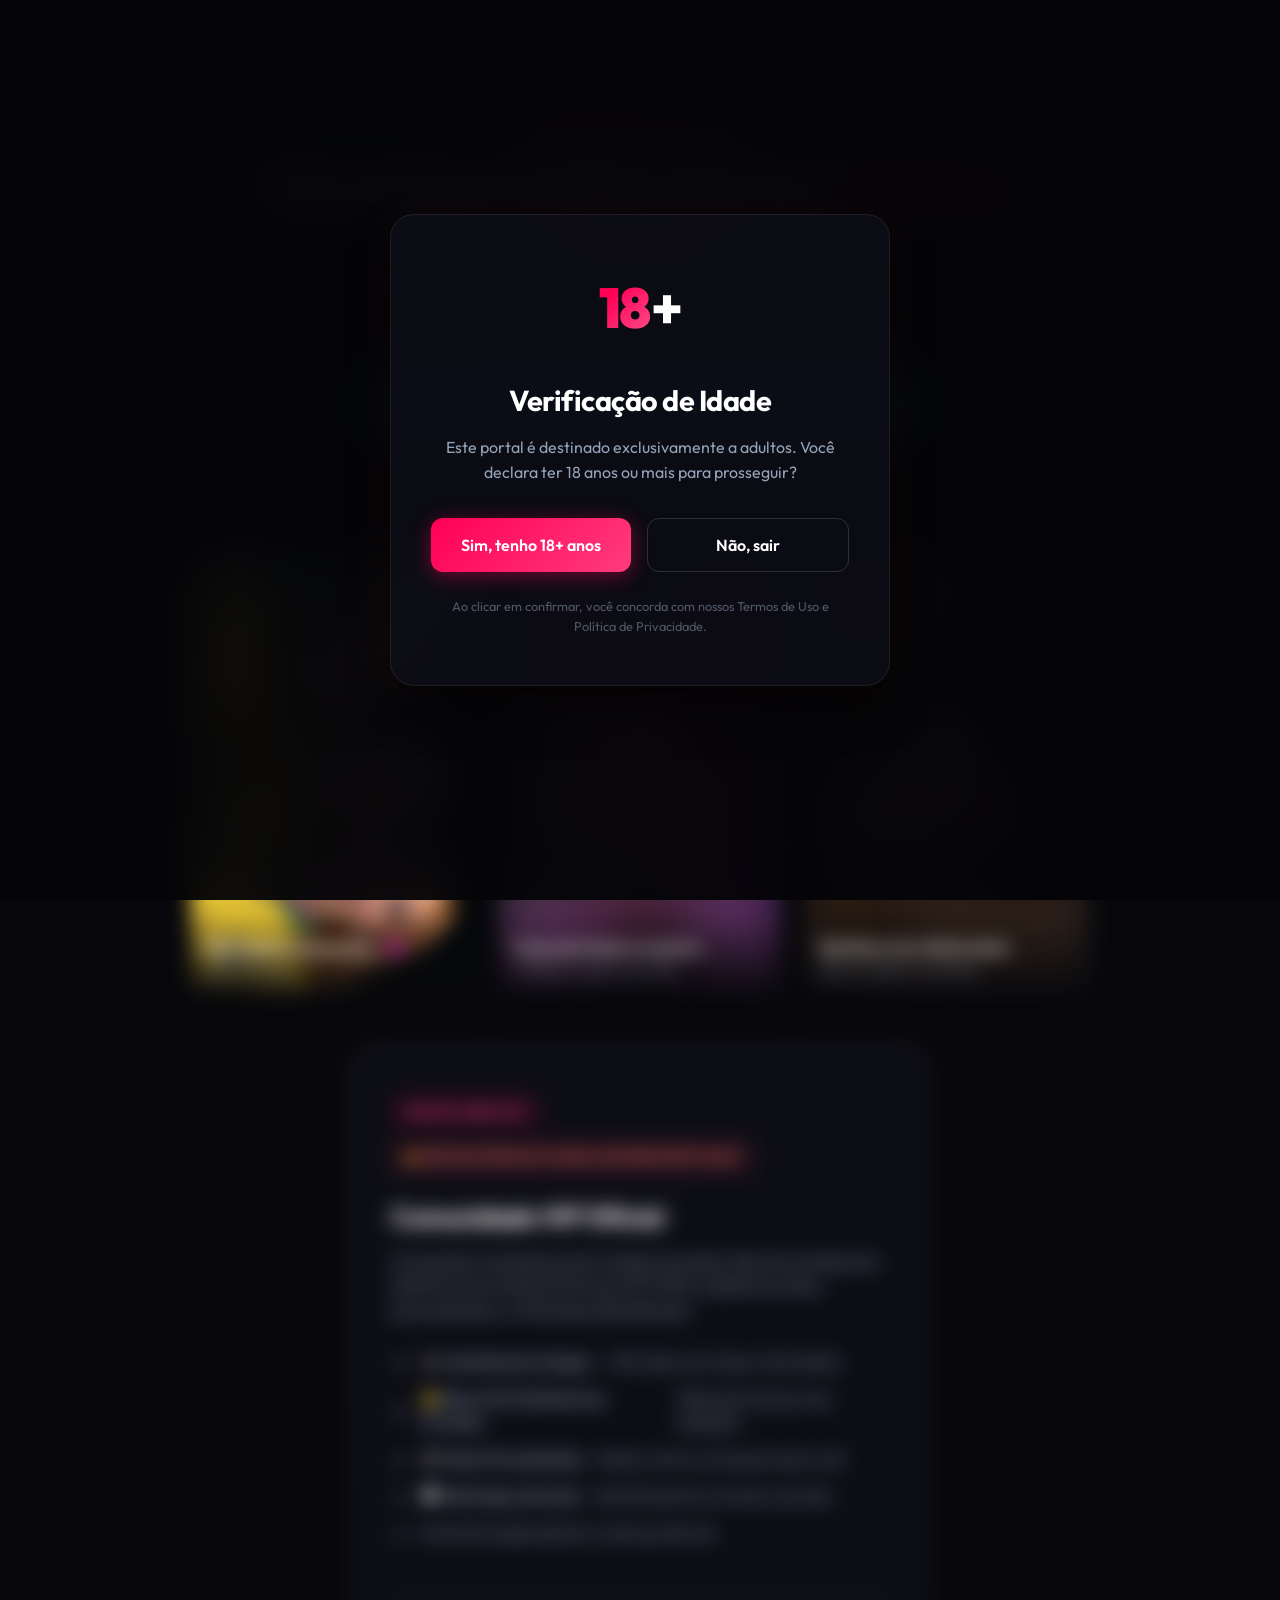
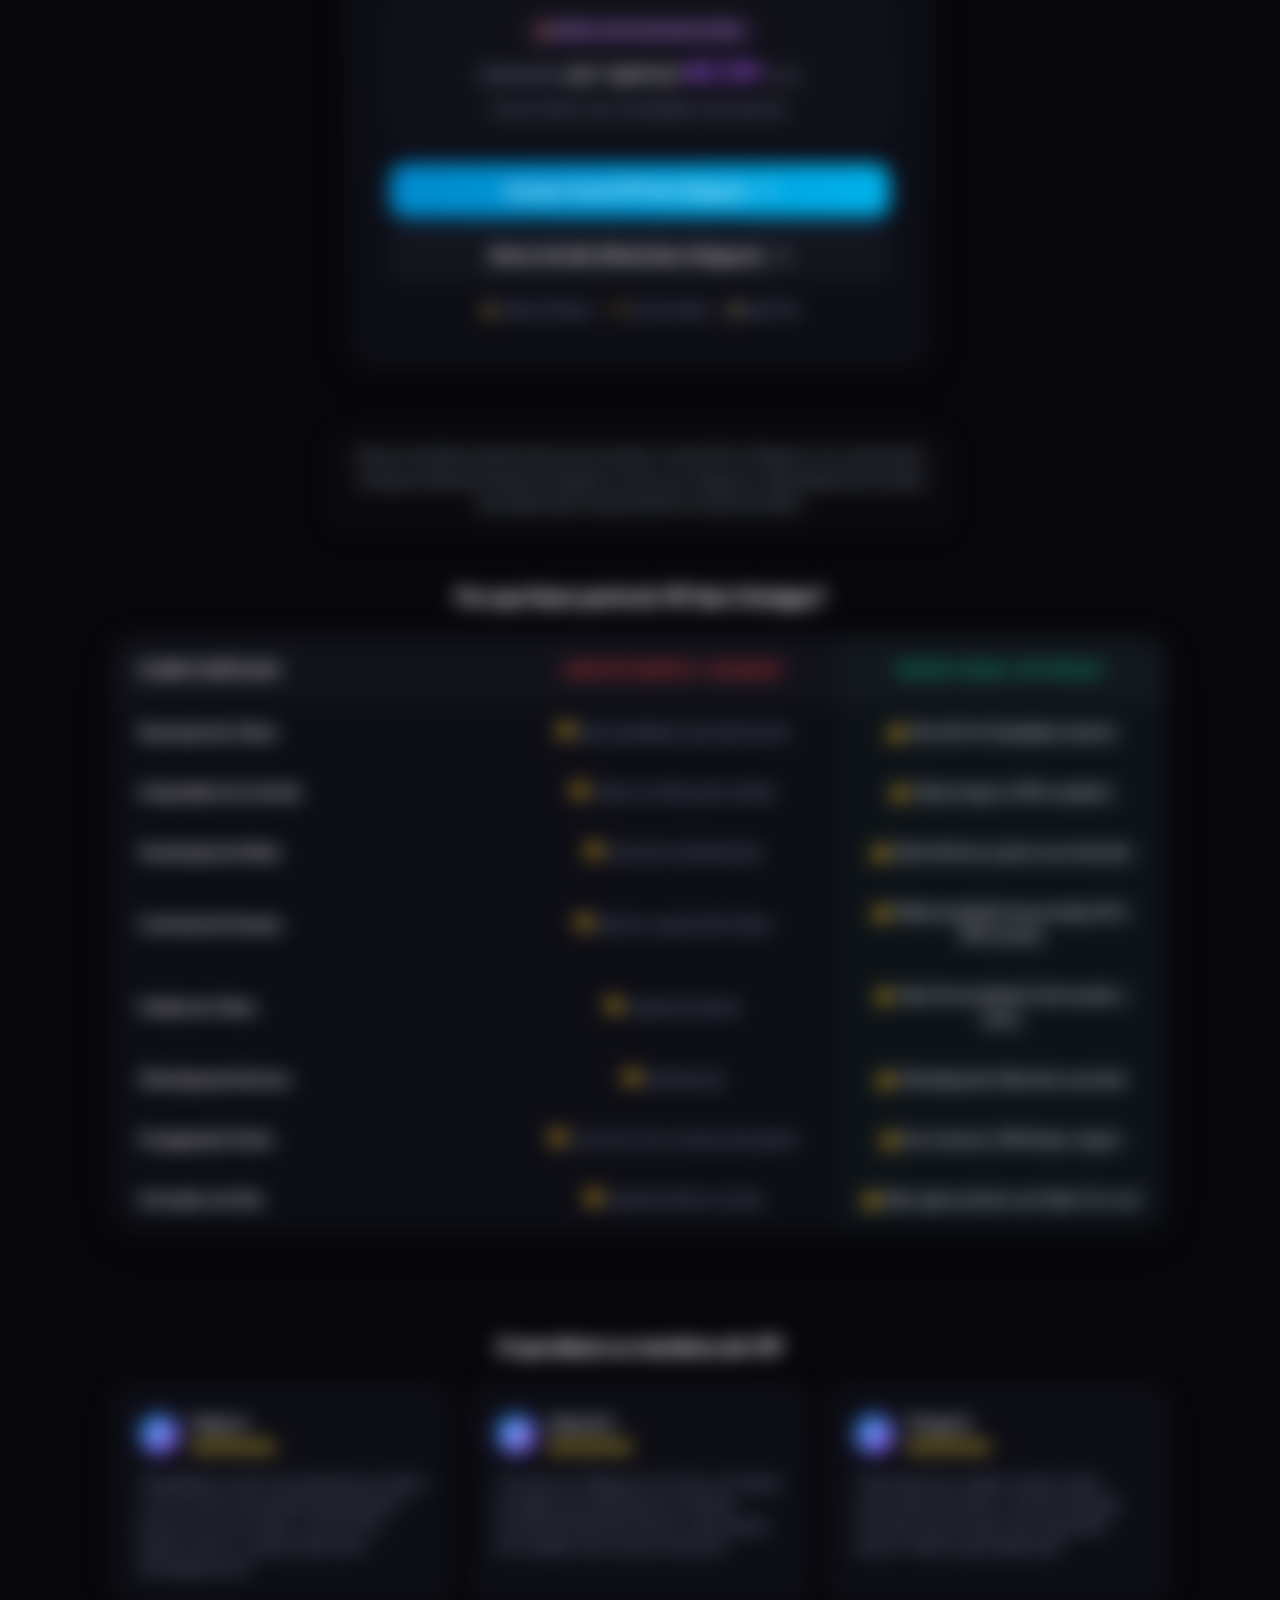
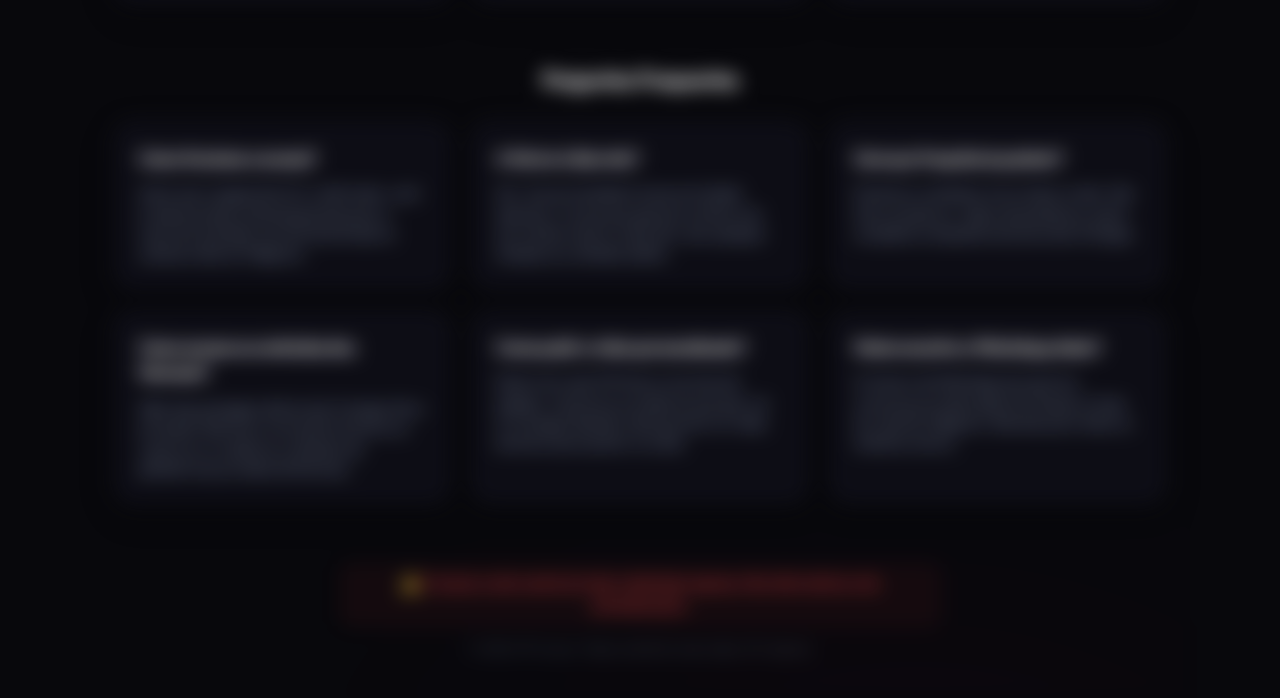
==== index.html @ 2ff1a35c "feat: otimizacao de conversao e seguranca da landing page" ====
<!DOCTYPE html>
<html lang="pt-BR">
<head>
    <meta charset="UTF-8">
    <meta name="viewport" content="width=device-width, initial-scale=1.0">
    <title>Grupo de Vazadas | Portal de Acesso à Comunidade</title>
    <!-- Google Fonts: Outfit -->
    <link rel="preconnect" href="https://fonts.googleapis.com">
    <link rel="preconnect" href="https://fonts.gstatic.com" crossorigin>
    <link href="https://fonts.googleapis.com/css2?family=Outfit:wght@300;400;600;700;800&display=swap" rel="stylesheet">
    <link rel="stylesheet" href="style.css">
    <!-- UTMify Tracking Script -->
    <script
      src="https://cdn.utmify.com.br/scripts/utms/latest.js"
      data-utmify-prevent-xcod-sck
      data-utmify-prevent-subids
      async
      defer
    ></script>
</head>
<body>

    <!-- Age Verification Modal -->
    <div id="age-gate" class="age-gate">
        <div class="age-gate-content">
            <div class="age-gate-logo">
                <span class="logo-accent">18</span><span>+</span>
            </div>
            <h2>Verificação de Idade</h2>
            <p>Este portal é destinado exclusivamente a adultos. Você declara ter 18 anos ou mais para prosseguir?</p>
            <div class="age-gate-buttons">
                <button id="btn-agree" class="btn-primary-glow btn-agree">Sim, tenho 18+ anos</button>
                <button id="btn-disagree" class="btn-outline btn-disagree">Não, sair</button>
            </div>
            <p class="age-gate-footer">Ao clicar em confirmar, você concorda com nossos Termos de Uso e Política de Privacidade.</p>
        </div>
    </div>

    <!-- Main Container (hidden until age verified) -->
    <div id="main-content" class="main-content blurred">
        <!-- Animated Background Elements -->
        <div class="bg-glows">
            <div class="glow-orb orb-1"></div>
            <div class="glow-orb orb-2"></div>
        </div>

        <!-- Live Counters & Status -->
        <div class="live-status-container">
            <span class="live-dot-pulse"></span>
            <span id="live-viewers">1.254 pessoas assistindo agora</span>
            <span class="separator">•</span>
            <span class="promo-countdown">Oferta expira em: <strong id="countdown-timer">15:00</strong></span>
        </div>

        <header class="site-header-custom">
            <div class="exclusive-badge">🔥 CANAL PRIVADO & EXCLUSIVO</div>
            <h1 class="main-title">Três Amigas Decidiram Revelar <span class="gradient-text">Tudo Sem Censura</span></h1>
            <p class="main-subtitle">Vídeos e fotos 100% amadores feitos direto do celular delas. Entre na comunidade VIP oficial antes que as vagas com desconto expirem hoje!</p>
        </header>

        <!-- Top Call To Action -->
        <div class="top-cta-container">
            <button id="btn-top-access" class="btn-card btn-telegram btn-pulse">
                Acessar Canal VIP Pelo Telegram
                <svg class="arrow-icon" viewBox="0 0 20 20" fill="currentColor">
                    <path fill-rule="evenodd" d="M10.293 3.293a1 1 0 011.414 0l6 6a1 1 0 010 1.414l-6 6a1 1 0 01-1.414-1.414L14.586 11H3a1 1 0 110-2h11.586l-4.293-4.293a1 1 0 010-1.414z" clip-rule="evenodd"/>
                </svg>
            </button>
            <p class="top-cta-sub">🔥 R$ 49,90 por apenas <strong>R$ 7,99</strong> (Acesso Vitalício)</p>
        </div>

        <!-- Preview Gallery Section (Curiosity Trigger) -->
        <section class="preview-gallery">
            <h3 class="section-title-small">📸 Espiada no Canal (Prévia Exclusiva)</h3>
            <div class="gallery-grid">
                <div class="gallery-item">
                    <img src="amigas.jpg" alt="3 Amigas VIP" class="gallery-img">
                    <span class="gallery-badge badge-unlocked">🔓 Desbloqueada</span>
                    <div class="gallery-caption">
                        <span class="caption-title">Elas estão te esperando... 😈</span>
                        <span class="caption-sub">Gabi, Vic & Lari</span>
                    </div>
                </div>
                <div class="gallery-item locked">
                    <div class="gallery-blur-bg">
                        <img src="teaser1.jpg" alt="Bloqueado" class="gallery-img blurred-img">
                    </div>
                    <div class="lock-overlay">
                        <svg class="lock-icon-svg" viewBox="0 0 24 24" fill="currentColor">
                            <path d="M18 8h-1V6c0-2.76-2.24-5-5-5S7 3.24 7 6v2H6c-1.1 0-2 .9-2 2v10c0 1.1.9 2 2 2h12c1.1 0 2-.9 2-2V10c0-1.1-.9-2-2-2zm-6 9c-1.1 0-2-.9-2-2s.9-2 2-2 2 .9 2 2-.9 2-2 2zm3.1-9H8.9V6c0-1.71 1.39-3.1 3.1-3.1 1.71 0 3.1 1.39 3.1 3.1v2z"/>
                        </svg>
                        <span>REVELAR VÍDEO (06:42)</span>
                    </div>
                    <span class="gallery-badge badge-locked">🔒 VIP Bloqueado</span>
                    <div class="gallery-caption">
                        <span class="caption-title">O que elas fazem no quarto</span>
                        <span class="caption-sub">Conteúdo completo sem tarjas</span>
                    </div>
                </div>
                <div class="gallery-item locked">
                    <div class="gallery-blur-bg">
                        <img src="teaser2.jpg" alt="Bloqueado" class="gallery-img blurred-img">
                    </div>
                    <div class="lock-overlay">
                        <svg class="lock-icon-svg" viewBox="0 0 24 24" fill="currentColor">
                            <path d="M18 8h-1V6c0-2.76-2.24-5-5-5S7 3.24 7 6v2H6c-1.1 0-2 .9-2 2v10c0 1.1.9 2 2 2h12c1.1 0 2-.9 2-2V10c0-1.1-.9-2-2-2zm-6 9c-1.1 0-2-.9-2-2s.9-2 2-2 2 .9 2 2-.9 2-2 2zm3.1-9H8.9V6c0-1.71 1.39-3.1 3.1-3.1 1.71 0 3.1 1.39 3.1 3.1v2z"/>
                        </svg>
                        <span>REVELAR FOTOS (PACK)</span>
                    </div>
                    <span class="gallery-badge badge-locked">🔒 VIP Bloqueado</span>
                    <div class="gallery-caption">
                        <span class="caption-title">Bastidores do rolê de ontem</span>
                        <span class="caption-sub">Álbum completo com 42 fotos</span>
                    </div>
                </div>
            </div>
        </section>

        <main class="single-card-container">
            <!-- Single Telegram Pre-Sell Card -->
            <div class="choice-card card-single">
                <div class="card-glow"></div>
                <div class="card-inner">
                    <div class="badge-container">
                        <div class="badge badge-web">ACESSO IMEDIATO</div>
                        <div class="urgency-badge">🔥 RESTAM APENAS 05 VAGAS COM DESCONTO HOJE</div>
                    </div>
                    
                    <h3>Comunidade VIP Oficial</h3>
                    <p class="card-desc">Acompanhe os bastidores das 3 amigas (principal), além de conteúdos de plataformas privadas de famosas (OF & PRV), pedidos de vídeos personalizados e o WhatsApp delas liberado!</p>
                    
                    <ul class="card-features">
                        <li>
                            <svg class="check-icon" viewBox="0 0 20 20" fill="currentColor">
                                <path fill-rule="evenodd" d="M16.707 5.293a1 1 0 010 1.414l-8 8a1 1 0 01-1.414 0l-4-4a1 1 0 011.414-1.414L8 12.586l7.293-7.293a1 1 0 011.414 0z" clip-rule="evenodd"/>
                            </svg>
                            <strong>🎥 Conteúdo das Amigas:</strong> +350 vídeos sem tarjas e fotos diárias
                        </li>
                        <li>
                            <svg class="check-icon" viewBox="0 0 20 20" fill="currentColor">
                                <path fill-rule="evenodd" d="M16.707 5.293a1 1 0 010 1.414l-8 8a1 1 0 01-1.414 0l-4-4a1 1 0 011.414-1.414L8 12.586l7.293-7.293a1 1 0 011.414 0z" clip-rule="evenodd"/>
                            </svg>
                            <strong>🌟 Bônus OF & Plataformas Privadas:</strong> Mídias das famosas mais desejadas
                        </li>
                        <li>
                            <svg class="check-icon" viewBox="0 0 20 20" fill="currentColor">
                                <path fill-rule="evenodd" d="M16.707 5.293a1 1 0 010 1.414l-8 8a1 1 0 01-1.414 0l-4-4a1 1 0 011.414-1.414L8 12.586l7.293-7.293a1 1 0 011.414 0z" clip-rule="evenodd"/>
                            </svg>
                            <strong>🎬 Vídeo Personalizado:</strong> Mande o tema e as 3 gravam para você
                        </li>
                        <li>
                            <svg class="check-icon" viewBox="0 0 20 20" fill="currentColor">
                                <path fill-rule="evenodd" d="M16.707 5.293a1 1 0 010 1.414l-8 8a1 1 0 01-1.414 0l-4-4a1 1 0 011.414-1.414L8 12.586l7.293-7.293a1 1 0 011.414 0z" clip-rule="evenodd"/>
                            </svg>
                            <strong>💬 WhatsApp Liberado:</strong> Fale diretamente com elas no privado
                        </li>
                        <li>
                            <svg class="check-icon" viewBox="0 0 20 20" fill="currentColor">
                                <path fill-rule="evenodd" d="M16.707 5.293a1 1 0 010 1.414l-8 8a1 1 0 01-1.414 0l-4-4a1 1 0 011.414-1.414L8 12.586l7.293-7.293a1 1 0 011.414 0z" clip-rule="evenodd"/>
                            </svg>
                            Garantia de sigilo absoluto e cobrança discreta
                        </li>
                    </ul>

                    <!-- Pricing Box -->
                    <div class="pricing-box">
                        <span class="price-promo">🔥 OFERTA ATIVA POR POUCO TEMPO</span>
                        <div class="price-details">
                            <span class="price-old">De R$ 49,90</span>
                            <span class="price-new">por apenas <strong>R$ 7,99</strong> <small>/único</small></span>
                        </div>
                        <p class="price-note">Acesso Vitalício. Sem mensalidades. Fatura discreta.</p>
                    </div>

                    <!-- Button without direct href link, action managed via JS -->
                    <button id="btn-access" class="btn-card btn-telegram btn-pulse">
                        Acessar Canal VIP Pelo Telegram
                        <svg class="arrow-icon" viewBox="0 0 20 20" fill="currentColor">
                            <path fill-rule="evenodd" d="M10.293 3.293a1 1 0 011.414 0l6 6a1 1 0 010 1.414l-6 6a1 1 0 01-1.414-1.414L14.586 11H3a1 1 0 110-2h11.586l-4.293-4.293a1 1 0 010-1.414z" clip-rule="evenodd"/>
                        </svg>
                    </button>

                    <!-- Secondary button for users without Telegram, action managed via JS -->
                    <button id="btn-site-access" class="btn-card btn-site-secondary">
                        Entrar No Site Oficial (Sem Telegram)
                        <svg class="arrow-icon" viewBox="0 0 20 20" fill="currentColor">
                            <path fill-rule="evenodd" d="M10.293 3.293a1 1 0 011.414 0l6 6a1 1 0 010 1.414l-6 6a1 1 0 01-1.414-1.414L14.586 11H3a1 1 0 110-2h11.586l-4.293-4.293a1 1 0 010-1.414z" clip-rule="evenodd"/>
                        </svg>
                    </button>

                    <div class="trust-badges">
                        <span>🔒 Pagamento Seguro</span>
                        <span>⚡ Acesso Imediato</span>
                        <span>🕵️ Sigilo Total</span>
                    </div>

                </div>
            </div>
        </main>

        <!-- Help instructions -->
        <div class="subtitle-container">
            <p class="subtitle-bottom">Clique no botão principal acima para acessar o canal VIP no Telegram. Se você prefere navegar diretamente pelo navegador ou não usa o Telegram, disponibilizamos o botão secundário para acesso direto no nosso site oficial.</p>
        </div>

        <!-- Comparison Section -->
        <section class="comparison-section">
            <h3 class="section-title-small">Por que fazer parte do VIP das 3 Amigas?</h3>
            <div class="comparison-table">
                <div class="comp-header">
                    <div class="comp-col-label">O QUE VOCÊ LEVA</div>
                    <div class="comp-col-bad">Grupos Grátis / Vazados</div>
                    <div class="comp-col-good">Nosso Canal VIP Oficial</div>
                </div>
                <div class="comp-row">
                    <div class="comp-col-label">Resolução dos Vídeos</div>
                    <div class="comp-col-bad">👎 Baixa qualidade e gravado de tela</div>
                    <div class="comp-col-good">👍 Ultra HD 4K (Qualidade máxima)</div>
                </div>
                <div class="comp-row">
                    <div class="comp-col-label">Integridade do Conteúdo</div>
                    <div class="comp-col-bad">👎 Vídeos cortados pela metade</div>
                    <div class="comp-col-good">👍 Vídeos longos e 100% completos</div>
                </div>
                <div class="comp-row">
                    <div class="comp-col-label">Atualização de Mídias</div>
                    <div class="comp-col-bad">👎 Semanal ou abandonado</div>
                    <div class="comp-col-good">👍 Diária (Stories e packs novos todo dia)</div>
                </div>
                <div class="comp-row">
                    <div class="comp-col-label">Conteúdo de Famosas</div>
                    <div class="comp-col-bad">👎 Não tem, apenas links falsos</div>
                    <div class="comp-col-good">👍 Mídias de plataformas privadas (OF & PRV) inclusas</div>
                </div>
                <div class="comp-row">
                    <div class="comp-col-label">Pedidos de Vídeos</div>
                    <div class="comp-col-bad">👎 Impossível solicitar</div>
                    <div class="comp-col-good">👍 Vídeo Personalizado (Você escolhe o tema)</div>
                </div>
                <div class="comp-row">
                    <div class="comp-col-label">WhatsApp das Meninas</div>
                    <div class="comp-col-bad">👎 Não liberado</div>
                    <div class="comp-col-good">👍 WhatsApp das 3 liberado no privado</div>
                </div>
                <div class="comp-row">
                    <div class="comp-col-label">Propagandas Chatas</div>
                    <div class="comp-col-bad">👎 Links com vírus e anúncios de aposta</div>
                    <div class="comp-col-good">👍 Zero anúncios. 100% limpo e seguro</div>
                </div>
                <div class="comp-row">
                    <div class="comp-col-label">Interação com Elas</div>
                    <div class="comp-col-bad">👎 Impossível falar com elas</div>
                    <div class="comp-col-good">👍 Bate-papo exclusivo com Gabi, Vic e Lari</div>
                </div>
            </div>
        </section>

        <!-- Testimonials Section -->
        <section class="testimonials-section">
            <h3 class="section-title-small">O que dizem os membros do VIP</h3>
            <div class="testimonials-grid">
                <div class="testimonial-card">
                    <div class="test-header">
                        <span class="avatar-circle">F</span>
                        <div class="user-info">
                            <span class="user-name">Felipe A.</span>
                            <span class="stars">⭐⭐⭐⭐⭐</span>
                        </div>
                    </div>
                    <p class="test-text">"Qualidade surreal! Já acompanhava a Gabi e a Vic no Insta, mas quando elas decidiram juntar com a Lari e abrir o canal VIP eu assinei na hora. A química das três é sacanagem pura!"</p>
                </div>
                
                <div class="testimonial-card">
                    <div class="test-header">
                        <span class="avatar-circle">G</span>
                        <div class="user-info">
                            <span class="user-name">Gabriel S.</span>
                            <span class="stars">⭐⭐⭐⭐⭐</span>
                        </div>
                    </div>
                    <p class="test-text">"O acesso no Telegram cai na hora. Os vídeos da viagem que elas fizeram no final de semana são absurdos de bom, tudo amador de verdade e sem censura nenhuma."</p>
                </div>
                
                <div class="testimonial-card">
                    <div class="test-header">
                        <span class="avatar-circle">T</span>
                        <div class="user-info">
                            <span class="user-name">Thiago R.</span>
                            <span class="stars">⭐⭐⭐⭐⭐</span>
                        </div>
                    </div>
                    <p class="test-text">"Muito discreto e rápido. Postam vídeos novos todo santo dia e o chat de interação com elas é muito massa, elas respondem mesmo. Melhor grupo disparado."</p>
                </div>
            </div>
        </section>

        <!-- FAQ Section -->
        <section class="faq-section">
            <h3 class="section-title-small">Perguntas Frequentes</h3>
            <div class="faq-grid">
                <div class="faq-card">
                    <h4>Como funciona o acesso?</h4>
                    <p>Assim que o pagamento for confirmado, você é redirecionado instantaneamente para o nosso bot que libera seu link de entrada no canal privado do Telegram.</p>
                </div>
                <div class="faq-card">
                    <h4>A fatura é discreta?</h4>
                    <p>Sim. Sua privacidade é nossa prioridade absoluta. O nome que aparece na fatura do seu cartão é neutro e discreto, sem qualquer menção ao conteúdo adulto.</p>
                </div>
                <div class="faq-card">
                    <h4>Com que frequência postam?</h4>
                    <p>Postamos conteúdos novos todos os dias. São fotos amadoras, vídeos de bastidores, packs completos e enquetes exclusivas das 3 amigas.</p>
                </div>
                <div class="faq-card">
                    <h4>Como acesso os conteúdos das famosas?</h4>
                    <p>Além das postagens diárias das 3 amigas (foco principal), liberamos uma pasta exclusiva no canal com os melhores conteúdos de plataformas privadas de famosas.</p>
                </div>
                <div class="faq-card">
                    <h4>Como pedir o vídeo personalizado?</h4>
                    <p>Dentro do canal VIP temos uma área de pedidos. Você envia sua ideia do que quer ver as 3 amigas fazendo e elas gravam um vídeo exclusivo para postar no canal.</p>
                </div>
                <div class="faq-card">
                    <h4>Onde encontro o WhatsApp delas?</h4>
                    <p>O número de WhatsApp de suporte e conversas privadas delas fica fixado no topo do canal do Telegram, liberado para todos os membros ativos.</p>
                </div>
            </div>
        </section>

        <footer class="site-footer">
            <p class="disclaimer">⚠️ O acesso a este canal é privado e destinado apenas a fins informativos e de entretenimento.</p>
            <p class="copyright">&copy; 2026 VIP Access. Todos os direitos reservados. 18+ Apenas.</p>
        </footer>
    </div>

    <script src="script.js"></script>
</body>
</html>
---- style.css ----
/* ==========================================
   Design System & Variables
   ========================================== */
:root {
    --bg-dark: #08080c;
    --bg-card: rgba(18, 18, 29, 0.6);
    --border-color: rgba(255, 255, 255, 0.06);
    --text-primary: #ffffff;
    --text-secondary: #94a3b8;
    
    /* Brand Accent Colors */
    --accent-telegram: #0088cc;
    --accent-telegram-hover: #00a2ff;
    --accent-telegram-glow: rgba(0, 136, 204, 0.4);
    
    --accent-spicy: #ff0055;
    --accent-spicy-hover: #ff2a76;
    --accent-spicy-glow: rgba(255, 0, 85, 0.4);
    
    --accent-purple: #a855f7;
    --accent-purple-glow: rgba(168, 85, 247, 0.4);
    
    --font-sans: 'Outfit', -apple-system, BlinkMacSystemFont, "Segoe UI", Roboto, sans-serif;
    --transition-smooth: all 0.4s cubic-bezier(0.16, 1, 0.3, 1);
}

/* ==========================================
   Base Styles & Reset
   ========================================== */
* {
    margin: 0;
    padding: 0;
    box-sizing: border-box;
}

body {
    font-family: var(--font-sans);
    background-color: var(--bg-dark);
    color: var(--text-primary);
    min-height: 100vh;
    display: flex;
    justify-content: center;
    align-items: center;
    overflow-x: hidden;
    position: relative;
    line-height: 1.6;
}

/* ==========================================
   Animated Background Glows
   ========================================== */
.bg-glows {
    position: fixed;
    top: 0;
    left: 0;
    width: 100%;
    height: 100%;
    z-index: -1;
    overflow: hidden;
    pointer-events: none;
}

.glow-orb {
    position: absolute;
    border-radius: 50%;
    filter: blur(140px);
    opacity: 0.15;
    mix-blend-mode: screen;
    animation: orbFloat 20s infinite alternate ease-in-out;
}

.orb-1 {
    width: 50vw;
    height: 50vw;
    background: radial-gradient(circle, var(--accent-telegram) 0%, transparent 70%);
    top: -10%;
    left: -10%;
    animation-delay: 0s;
}

.orb-2 {
    width: 60vw;
    height: 60vw;
    background: radial-gradient(circle, var(--accent-spicy) 0%, transparent 70%);
    bottom: -20%;
    right: -10%;
    animation-delay: -5s;
}

@keyframes orbFloat {
    0% {
        transform: translate(0, 0) scale(1);
    }
    50% {
        transform: translate(5% * 1.5, 8% * 1.5) scale(1.15);
    }
    100% {
        transform: translate(-3% * 1.5, -5% * 1.5) scale(0.9);
    }
}

/* ==========================================
   Age Verification Gate (Modal)
   ========================================== */
.age-gate {
    position: fixed;
    top: 0;
    left: 0;
    width: 100vw;
    height: 100vh;
    background-color: rgba(5, 5, 8, 0.95);
    backdrop-filter: blur(25px);
    -webkit-backdrop-filter: blur(25px);
    z-index: 9999;
    display: flex;
    justify-content: center;
    align-items: center;
    padding: 20px;
    transition: opacity 0.6s cubic-bezier(0.16, 1, 0.3, 1), visibility 0.6s;
}

.age-gate.hidden {
    opacity: 0;
    visibility: hidden;
    pointer-events: none;
}

.age-gate-content {
    background: var(--bg-card);
    border: 1px solid rgba(255, 255, 255, 0.08);
    border-radius: 24px;
    padding: 48px 40px;
    max-width: 500px;
    width: 100%;
    text-align: center;
    box-shadow: 0 25px 50px -12px rgba(0, 0, 0, 0.8),
                0 0 50px rgba(255, 0, 85, 0.05);
    animation: contentReveal 0.6s cubic-bezier(0.16, 1, 0.3, 1) forwards;
}

@keyframes contentReveal {
    from {
        opacity: 0;
        transform: translateY(30px) scale(0.95);
    }
    to {
        opacity: 1;
        transform: translateY(0) scale(1);
    }
}

.age-gate-logo {
    font-size: 3.5rem;
    font-weight: 800;
    letter-spacing: -2px;
    margin-bottom: 24px;
    display: flex;
    justify-content: center;
    align-items: center;
}

.age-gate-logo span {
    color: var(--text-primary);
}

.age-gate-logo .logo-accent {
    background: linear-gradient(135deg, var(--accent-spicy) 30%, #ff5e97 100%);
    -webkit-background-clip: text;
    -webkit-text-fill-color: transparent;
    font-weight: 900;
    padding-right: 2px;
}

.age-gate h2 {
    font-size: 1.8rem;
    font-weight: 700;
    margin-bottom: 12px;
    letter-spacing: -0.5px;
}

.age-gate p {
    color: var(--text-secondary);
    font-size: 1rem;
    margin-bottom: 32px;
    line-height: 1.6;
}

.age-gate-buttons {
    display: flex;
    gap: 16px;
    margin-bottom: 24px;
}

/* Button Styles */
button {
    font-family: var(--font-sans);
    cursor: pointer;
    font-size: 1rem;
    font-weight: 600;
    border-radius: 12px;
    padding: 16px 28px;
    width: 100%;
    transition: var(--transition-smooth);
    border: none;
    outline: none;
}

.btn-primary-glow {
    background: linear-gradient(135deg, var(--accent-spicy) 0%, #ff3b7e 100%);
    color: white;
    box-shadow: 0 4px 20px var(--accent-spicy-glow);
}

.btn-primary-glow:hover {
    transform: translateY(-2px);
    box-shadow: 0 8px 30px rgba(255, 0, 85, 0.6);
}

.btn-outline {
    background: transparent;
    color: var(--text-primary);
    border: 1px solid rgba(255, 255, 255, 0.15);
}

.btn-outline:hover {
    background: rgba(255, 255, 255, 0.05);
    border-color: rgba(255, 255, 255, 0.3);
}

.age-gate-footer {
    font-size: 0.8rem !important;
    color: rgba(148, 163, 184, 0.5) !important;
    margin-bottom: 0 !important;
}

/* ==========================================
   Main Content Layout
   ========================================== */
.main-content {
    width: 100%;
    max-width: 1100px;
    padding: 40px 24px;
    display: flex;
    flex-direction: column;
    align-items: center;
    transition: filter 1s ease;
}

.main-content.blurred {
    filter: blur(10px);
}

/* Header */
.site-header {
    text-align: center;
    margin-bottom: 60px;
    opacity: 0;
    animation: fadeIn 0.8s ease forwards 0.4s;
}

.logo {
    font-size: 2.2rem;
    font-weight: 800;
    letter-spacing: 2px;
    margin-bottom: 12px;
}

.logo-vip {
    color: var(--text-primary);
    background: linear-gradient(135deg, var(--accent-spicy) 0%, #ff5e97 100%);
    padding: 4px 10px;
    border-radius: 8px;
    margin-right: 6px;
}

.logo-access {
    font-weight: 300;
    color: var(--text-primary);
}

.subtitle-container {
    width: 100%;
    padding: 0 24px;
    display: flex;
    justify-content: center;
    margin-bottom: 48px;
    opacity: 0;
    animation: fadeIn 0.8s ease forwards 0.65s;
}

.subtitle-bottom {
    color: var(--text-secondary);
    font-size: 0.92rem;
    font-weight: 400;
    max-width: 620px;
    text-align: center;
    line-height: 1.6;
    background: rgba(255, 255, 255, 0.01);
    border: 1px solid rgba(255, 255, 255, 0.03);
    padding: 16px 24px;
    border-radius: 16px;
    box-shadow: 0 4px 20px rgba(0, 0, 0, 0.15);
}

/* Single Card Container */
.single-card-container {
    display: flex;
    justify-content: center;
    align-items: center;
    width: 100%;
    margin-bottom: 60px;
    opacity: 0;
    animation: fadeIn 0.8s ease forwards 0.6s;
}

.card-single {
    max-width: 580px;
    width: 100%;
}

/* Choice Card Styling */
.choice-card {
    position: relative;
    border-radius: 28px;
    overflow: hidden;
    transition: var(--transition-smooth);
    background: var(--bg-card);
    border: 1px solid var(--border-color);
    box-shadow: 0 10px 30px rgba(0, 0, 0, 0.4);
    display: flex;
    flex-direction: column;
}

.choice-card::before {
    content: '';
    position: absolute;
    inset: 0;
    border-radius: 28px;
    padding: 1.5px;
    background: linear-gradient(to bottom, rgba(255, 255, 255, 0.1), transparent);
    -webkit-mask: linear-gradient(#fff 0 0) content-box, linear-gradient(#fff 0 0);
    -webkit-mask-composite: xor;
    mask-composite: exclude;
    pointer-events: none;
}

.card-inner {
    padding: 48px 40px;
    display: flex;
    flex-direction: column;
    height: 100%;
    z-index: 2;
    position: relative;
}

/* Card Accent-Specific Colors and Shadows */
.card-telegram {
    --accent-color: var(--accent-telegram);
    --accent-color-hover: var(--accent-telegram-hover);
    --accent-glow: var(--accent-telegram-glow);
}

.card-web {
    --accent-color: var(--accent-spicy);
    --accent-color-hover: var(--accent-spicy-hover);
    --accent-glow: var(--accent-spicy-glow);
}

.choice-card:hover {
    transform: translateY(-8px);
    box-shadow: 0 20px 40px rgba(0, 0, 0, 0.6), 
                0 0 35px var(--accent-glow);
    border-color: rgba(255, 255, 255, 0.12);
}

/* Card Glow Effect (Radial Gradient Behind Icon/Text) */
.card-glow {
    position: absolute;
    top: 0;
    left: 50%;
    transform: translateX(-50%);
    width: 250px;
    height: 250px;
    background: radial-gradient(circle, var(--accent-glow) 0%, transparent 70%);
    opacity: 0.3;
    pointer-events: none;
    transition: var(--transition-smooth);
    z-index: 1;
}

.choice-card:hover .card-glow {
    opacity: 0.6;
    transform: translateX(-50%) scale(1.2);
}

/* Badge */
.badge {
    align-self: flex-start;
    padding: 6px 12px;
    border-radius: 99px;
    font-size: 0.75rem;
    font-weight: 700;
    letter-spacing: 1px;
    margin-bottom: 24px;
    text-transform: uppercase;
}

.badge-telegram {
    background-color: rgba(0, 136, 204, 0.12);
    color: #38bdf8;
    border: 1px solid rgba(0, 136, 204, 0.25);
}

.badge-web {
    background-color: rgba(255, 0, 85, 0.1);
    color: #ff4e88;
    border: 1px solid rgba(255, 0, 85, 0.2);
}

/* Card Icon Container */
.card-icon-container {
    width: 68px;
    height: 68px;
    border-radius: 18px;
    background: rgba(255, 255, 255, 0.03);
    border: 1px solid rgba(255, 255, 255, 0.08);
    display: flex;
    justify-content: center;
    align-items: center;
    margin-bottom: 24px;
    color: var(--accent-color);
    transition: var(--transition-smooth);
}

.choice-card:hover .card-icon-container {
    background: var(--accent-color);
    color: #ffffff;
    box-shadow: 0 0 20px var(--accent-color);
    transform: scale(1.05);
}

.icon-svg {
    width: 32px;
    height: 32px;
}

/* Card Texts */
.choice-card h3 {
    font-size: 1.6rem;
    font-weight: 700;
    margin-bottom: 12px;
    letter-spacing: -0.5px;
}

.card-desc {
    color: var(--text-secondary);
    font-size: 0.95rem;
    margin-bottom: 28px;
    min-height: 48px;
}

/* Feature List */
.card-features {
    list-style: none;
    margin-bottom: 36px;
    flex-grow: 1; /* Pushes button to bottom */
}

.card-features li {
    display: flex;
    align-items: center;
    gap: 12px;
    color: var(--text-secondary);
    font-size: 0.9rem;
    margin-bottom: 14px;
}

.check-icon {
    width: 18px;
    height: 18px;
    color: var(--accent-color);
    flex-shrink: 0;
}

/* Call-to-action button inside Card */
.btn-card {
    display: flex;
    justify-content: center;
    align-items: center;
    gap: 10px;
    text-decoration: none;
    font-weight: 700;
    font-size: 1rem;
    padding: 16px 24px;
    border-radius: 14px;
    color: #ffffff;
    border: none;
    transition: var(--transition-smooth);
    width: 100%;
}

.btn-telegram {
    background: linear-gradient(135deg, var(--accent-telegram) 0%, #00b4ec 100%);
    box-shadow: 0 4px 20px rgba(0, 136, 204, 0.4);
}

.btn-telegram:hover {
    box-shadow: 0 8px 30px rgba(0, 136, 204, 0.7);
    transform: translateY(-3px) scale(1.02);
}

.btn-web {
    background: linear-gradient(135deg, var(--accent-spicy) 0%, #ff4b82 100%);
    box-shadow: 0 4px 20px rgba(255, 0, 85, 0.4);
}

.btn-web:hover {
    box-shadow: 0 8px 30px rgba(255, 0, 85, 0.7);
    transform: translateY(-3px) scale(1.02);
}

.btn-site-secondary {
    background: rgba(255, 255, 255, 0.03);
    border: 1px solid rgba(255, 255, 255, 0.15);
    box-shadow: 0 4px 15px rgba(0, 0, 0, 0.2);
    margin-top: 12px;
}

.btn-site-secondary:hover {
    background: rgba(255, 255, 255, 0.08);
    border-color: rgba(255, 255, 255, 0.3);
    box-shadow: 0 8px 25px rgba(255, 255, 255, 0.1);
    transform: translateY(-2px);
}

.age-warning {
    color: rgba(239, 68, 68, 0.6);
    font-size: 0.8rem;
    text-align: center;
    margin-top: 24px;
    font-weight: 500;
}

.arrow-icon {
    width: 16px;
    height: 16px;
    transition: transform 0.3s ease;
}

.btn-card:hover .arrow-icon {
    transform: translateX(4px);
}

/* ==========================================
   Footer
   ========================================== */
.site-footer {
    text-align: center;
    max-width: 600px;
    opacity: 0;
    animation: fadeIn 0.8s ease forwards 0.8s;
}

.disclaimer {
    color: #ef4444;
    font-size: 0.85rem;
    font-weight: 500;
    margin-bottom: 12px;
    background: rgba(239, 68, 68, 0.05);
    padding: 8px 16px;
    border-radius: 10px;
    border: 1px solid rgba(239, 68, 68, 0.1);
    display: inline-block;
}

.copyright {
    color: rgba(148, 163, 184, 0.4);
    font-size: 0.8rem;
}

/* ==========================================
   Degustação Banner
   ========================================== */
.degustacao-banner {
    width: 100%;
    background: linear-gradient(135deg, rgba(168, 85, 247, 0.05) 0%, rgba(18, 18, 29, 0.6) 100%);
    border: 1px solid rgba(168, 85, 247, 0.15);
    border-radius: 24px;
    padding: 32px 40px;
    display: flex;
    justify-content: space-between;
    align-items: center;
    gap: 24px;
    margin-bottom: 50px;
    position: relative;
    overflow: hidden;
    opacity: 0;
    animation: fadeIn 0.8s ease forwards 0.7s;
}

.degustacao-banner::before {
    content: '';
    position: absolute;
    top: 0;
    left: 0;
    width: 100%;
    height: 100%;
    background: radial-gradient(circle at 0% 0%, rgba(168, 85, 247, 0.08) 0%, transparent 60%);
    pointer-events: none;
}

.degustacao-content {
    flex-grow: 1;
    max-width: 65%;
    text-align: left;
}

.degustacao-badge {
    display: inline-block;
    padding: 4px 10px;
    background: rgba(168, 85, 247, 0.1);
    color: #c084fc;
    border: 1px solid rgba(168, 85, 247, 0.2);
    font-size: 0.7rem;
    font-weight: 700;
    border-radius: 8px;
    margin-bottom: 12px;
    text-transform: uppercase;
    letter-spacing: 0.5px;
}

.degustacao-banner h2 {
    font-size: 1.4rem;
    font-weight: 700;
    margin-bottom: 8px;
    letter-spacing: -0.5px;
}

.degustacao-banner p {
    color: var(--text-secondary);
    font-size: 0.9rem;
    line-height: 1.5;
}

.btn-degustacao {
    display: flex;
    align-items: center;
    justify-content: center;
    gap: 10px;
    text-decoration: none;
    font-weight: 600;
    font-size: 0.95rem;
    padding: 14px 28px;
    border-radius: 12px;
    color: #ffffff;
    background: linear-gradient(135deg, #a855f7 0%, #d8b4fe 100%);
    transition: var(--transition-smooth);
    box-shadow: 0 4px 15px rgba(168, 85, 247, 0.4);
    flex-shrink: 0;
}

.btn-degustacao:hover {
    transform: translateY(-2px);
    background: linear-gradient(135deg, #c084fc 0%, #f3e8ff 100%);
    box-shadow: 0 8px 25px rgba(168, 85, 247, 0.6);
}

/* ==========================================
   Comparison Section
   ========================================== */
.comparison-section {
    width: 100%;
    margin-bottom: 60px;
    text-align: center;
    opacity: 0;
    animation: fadeIn 0.8s ease forwards 0.8s;
}

.section-title {
    font-size: 1.8rem;
    font-weight: 800;
    margin-bottom: 8px;
    letter-spacing: -0.5px;
}

.section-subtitle {
    color: var(--text-secondary);
    font-size: 1rem;
    margin-bottom: 32px;
}

.comparison-table {
    background: var(--bg-card);
    border: 1px solid var(--border-color);
    border-radius: 24px;
    overflow: hidden;
    box-shadow: 0 10px 30px rgba(0, 0, 0, 0.4);
}

.comp-header {
    display: grid;
    grid-template-columns: 1.2fr 1fr 1fr;
    background: rgba(255, 255, 255, 0.02);
    border-bottom: 1px solid var(--border-color);
    font-weight: 700;
    font-size: 0.95rem;
    text-transform: uppercase;
    letter-spacing: 0.5px;
}

.comp-header > div {
    padding: 20px 24px;
    display: flex;
    align-items: center;
    justify-content: center;
}

.comp-col-label {
    justify-content: flex-start !important;
    color: var(--text-primary);
}

.comp-col-bad {
    color: #ef4444;
}

.comp-col-good {
    color: #10b981;
    background: rgba(16, 185, 129, 0.03);
}

.comp-row {
    display: grid;
    grid-template-columns: 1.2fr 1fr 1fr;
    border-bottom: 1px solid rgba(255, 255, 255, 0.03);
    font-size: 0.9rem;
    transition: background-color 0.2s ease;
}

.comp-row:last-child {
    border-bottom: none;
}

.comp-row:hover {
    background: rgba(255, 255, 255, 0.01);
}

.comp-row > div {
    padding: 18px 24px;
    display: flex;
    align-items: center;
    justify-content: center;
}

.comp-row .comp-col-label {
    color: var(--text-primary);
    font-weight: 600;
    justify-content: flex-start;
}

.comp-row .comp-col-bad {
    color: var(--text-secondary);
    font-weight: 400;
}

.comp-row .comp-col-good {
    color: var(--text-primary);
    font-weight: 500;
    background: rgba(16, 185, 129, 0.03);
}

.icon-bad {
    margin-right: 6px;
}

.icon-good {
    margin-right: 6px;
}

/* ==========================================
   Keyframes
   ========================================== */
@keyframes fadeIn {
    from {
        opacity: 0;
        transform: translateY(20px);
    }
    to {
        opacity: 1;
        transform: translateY(0);
    }
}

/* Badge Container */
.badge-container {
    display: flex;
    flex-direction: column;
    align-items: flex-start;
    gap: 12px;
    margin-bottom: 24px;
    width: 100%;
}

.badge-container .badge {
    margin-bottom: 0;
}

.urgency-badge {
    font-size: 0.75rem;
    font-weight: 800;
    letter-spacing: 0.5px;
    padding: 6px 12px;
    border-radius: 8px;
    background: rgba(239, 68, 68, 0.1);
    color: #f87171;
    border: 1px solid rgba(239, 68, 68, 0.25);
    text-transform: uppercase;
    display: flex;
    align-items: center;
    gap: 6px;
    animation: pulseGlow 2s infinite alternate ease-in-out;
}

@keyframes pulseGlow {
    0% {
        box-shadow: 0 0 5px rgba(239, 68, 68, 0.1);
        border-color: rgba(239, 68, 68, 0.25);
    }
    100% {
        box-shadow: 0 0 15px rgba(239, 68, 68, 0.3);
        border-color: rgba(239, 68, 68, 0.5);
    }
}

/* Pricing Box */
.pricing-box {
    background: rgba(255, 255, 255, 0.02);
    border: 1px dashed rgba(255, 255, 255, 0.1);
    border-radius: 16px;
    padding: 20px;
    margin-bottom: 24px;
    text-align: center;
    width: 100%;
}

.price-promo {
    display: inline-block;
    padding: 3px 8px;
    background: rgba(168, 85, 247, 0.15);
    color: #d8b4fe;
    font-size: 0.65rem;
    font-weight: 700;
    border-radius: 6px;
    margin-bottom: 12px;
    letter-spacing: 0.5px;
}

.price-details {
    display: flex;
    justify-content: center;
    align-items: baseline;
    gap: 8px;
    margin-bottom: 8px;
}

.price-old {
    color: var(--text-secondary);
    text-decoration: line-through;
    font-size: 0.9rem;
}

.price-new {
    font-size: 1.4rem;
    color: var(--text-primary);
}

.price-new strong {
    color: #a855f7; /* Purple color */
    font-weight: 800;
}

.price-new small {
    font-size: 0.8rem;
    color: var(--text-secondary);
}

.price-note {
    font-size: 0.78rem;
    color: var(--text-secondary);
}

/* Section Subtitles & Titles */
.section-title-small {
    font-size: 1.3rem;
    font-weight: 700;
    margin-bottom: 24px;
    color: var(--text-primary);
    text-align: center;
    letter-spacing: -0.5px;
}

/* Testimonials Section */
.testimonials-section {
    width: 100%;
    margin-top: 40px;
    margin-bottom: 60px;
    opacity: 0;
    animation: fadeIn 0.8s ease forwards 0.7s;
}

.testimonials-grid {
    display: grid;
    grid-template-columns: repeat(3, 1fr);
    gap: 20px;
    width: 100%;
}

.testimonial-card {
    background: var(--bg-card);
    border: 1px solid var(--border-color);
    border-radius: 20px;
    padding: 24px;
    box-shadow: 0 10px 25px rgba(0, 0, 0, 0.3);
    transition: var(--transition-smooth);
    display: flex;
    flex-direction: column;
    text-align: left;
}

.testimonial-card:hover {
    transform: translateY(-4px);
    border-color: rgba(255, 255, 255, 0.1);
    box-shadow: 0 15px 30px rgba(0, 0, 0, 0.4);
}

.test-header {
    display: flex;
    align-items: center;
    gap: 12px;
    margin-bottom: 16px;
}

.avatar-circle {
    width: 40px;
    height: 40px;
    border-radius: 50%;
    background: linear-gradient(135deg, var(--accent-telegram) 0%, var(--accent-purple) 100%);
    color: #ffffff;
    font-weight: 700;
    font-size: 1.1rem;
    display: flex;
    align-items: center;
    justify-content: center;
}

.user-info {
    display: flex;
    flex-direction: column;
}

.user-name {
    font-weight: 600;
    font-size: 0.95rem;
    color: var(--text-primary);
}

.stars {
    font-size: 0.8rem;
    letter-spacing: 1px;
}

.test-text {
    font-size: 0.88rem;
    color: var(--text-secondary);
    line-height: 1.5;
    font-style: italic;
}

/* FAQ Section */
.faq-section {
    width: 100%;
    margin-bottom: 60px;
    opacity: 0;
    animation: fadeIn 0.8s ease forwards 0.8s;
}

.faq-grid {
    display: grid;
    grid-template-columns: repeat(3, 1fr);
    gap: 20px;
    width: 100%;
}

.faq-card {
    background: var(--bg-card);
    border: 1px solid var(--border-color);
    border-radius: 20px;
    padding: 24px;
    box-shadow: 0 10px 25px rgba(0, 0, 0, 0.3);
    text-align: left;
}

.faq-card h4 {
    font-size: 1rem;
    font-weight: 700;
    margin-bottom: 12px;
    color: var(--text-primary);
    letter-spacing: -0.3px;
}

.faq-card p {
    font-size: 0.85rem;
    color: var(--text-secondary);
    line-height: 1.5;
}

/* ==========================================
   Responsive Design
   ========================================== */
@media (max-width: 768px) {
    .single-card-container {
        padding: 0 8px;
    }
    
    .site-header {
        margin-bottom: 32px;
    }
    
    .logo {
        font-size: 1.6rem;
    }
    
    .card-inner {
        padding: 24px 14px;
    }

    .choice-card h3 {
        font-size: 1.1rem;
        margin-bottom: 8px;
    }

    .card-desc {
        font-size: 0.78rem;
        margin-bottom: 16px;
        min-height: unset;
        line-height: 1.4;
    }

    .badge {
        font-size: 0.6rem;
        padding: 4px 8px;
        margin-bottom: 16px;
    }

    .card-icon-container {
        width: 46px;
        height: 46px;
        border-radius: 12px;
        margin-bottom: 16px;
    }

    .icon-svg {
        width: 22px;
        height: 22px;
    }

    .card-features {
        margin-bottom: 24px;
    }

    .card-features li {
        font-size: 0.75rem;
        gap: 8px;
        margin-bottom: 10px;
        line-height: 1.3;
    }

    .check-icon {
        width: 14px;
        height: 14px;
    }

    .btn-card {
        padding: 12px 8px;
        font-size: 0.82rem;
        border-radius: 10px;
        gap: 6px;
    }

    .arrow-icon {
        width: 12px;
        height: 12px;
    }
    
    .age-gate-content {
        padding: 36px 24px;
    }
    
    .age-gate-buttons {
        flex-direction: column-reverse;
        gap: 12px;
    }

    .degustacao-banner {
        flex-direction: column;
        text-align: center;
        padding: 32px 24px;
        gap: 20px;
    }
    
    .degustacao-content {
        max-width: 100%;
        text-align: center;
    }
    
    .btn-degustacao {
        width: 100%;
    }

    /* Transform table into stacks on mobile */
    .comp-header {
        display: none;
    }
    
    .comp-row {
        grid-template-columns: 1fr;
        border-bottom: 1px solid var(--border-color);
        padding: 16px 0;
    }
    
    .comp-row > div {
        padding: 8px 24px;
        justify-content: flex-start !important;
    }
    
    .comp-row .comp-col-label {
        font-size: 1rem;
        color: #ffffff;
        border-bottom: 1px solid rgba(255, 255, 255, 0.03);
        padding-bottom: 6px;
        margin-bottom: 4px;
    }
    
    .comp-row .comp-col-bad::before {
        content: "👎 Grátis: ";
        font-weight: 700;
        color: #ef4444;
        margin-right: 6px;
    }
    
    .comp-row .comp-col-good::before {
        content: "👍 Nosso VIP: ";
        font-weight: 700;
        color: #10b981;
        margin-right: 6px;
    }
    
    .comp-row .comp-col-good {
        background: transparent !important;
    }

    .badge-container {
        align-items: center;
        gap: 8px;
    }

    .urgency-badge {
        font-size: 0.65rem;
        padding: 4px 10px;
    }

    .testimonials-grid, .faq-grid {
        grid-template-columns: 1fr;
        gap: 16px;
    }

    .section-title-small {
        font-size: 1.15rem;
        margin-bottom: 18px;
    }

    .testimonial-card, .faq-card {
        padding: 20px;
    }

    .pricing-box {
        padding: 16px 12px;
    }

    .price-new {
        font-size: 1.2rem;
    }
}

/* ==========================================
   Sales Optimization & High Conversion Styles
   ========================================== */

/* Live Counter & Timer Bar */
.live-status-container {
    background: rgba(239, 68, 68, 0.08);
    border: 1px solid rgba(239, 68, 68, 0.2);
    border-radius: 99px;
    padding: 10px 24px;
    display: inline-flex;
    align-items: center;
    gap: 10px;
    font-size: 0.88rem;
    font-weight: 500;
    margin-bottom: 28px;
    box-shadow: 0 4px 15px rgba(239, 68, 68, 0.05);
    animation: fadeIn 0.8s ease forwards;
}

.live-dot-pulse {
    width: 10px;
    height: 10px;
    background-color: #10b981;
    border-radius: 50%;
    position: relative;
    display: inline-block;
}

.live-dot-pulse::after {
    content: '';
    width: 100%;
    height: 100%;
    background-color: #10b981;
    border-radius: 50%;
    position: absolute;
    top: 0;
    left: 0;
    animation: pulseRing 1.5s infinite ease-in-out;
}

@keyframes pulseRing {
    0% {
        transform: scale(1);
        opacity: 1;
    }
    100% {
        transform: scale(2.8);
        opacity: 0;
    }
}

.separator {
    color: rgba(255, 255, 255, 0.2);
}

.promo-countdown {
    color: var(--text-secondary);
}

.promo-countdown strong {
    color: #f87171;
    font-weight: 700;
}

/* Custom Header Styling */
.site-header-custom {
    text-align: center;
    max-width: 780px;
    margin-bottom: 40px;
    animation: fadeIn 0.8s ease forwards 0.2s;
}

.exclusive-badge {
    display: inline-block;
    padding: 6px 14px;
    background: linear-gradient(90deg, rgba(255, 0, 85, 0.15), rgba(168, 85, 247, 0.15));
    border: 1px solid rgba(255, 0, 85, 0.25);
    color: #ff4e88;
    font-size: 0.75rem;
    font-weight: 800;
    letter-spacing: 1px;
    border-radius: 99px;
    margin-bottom: 16px;
    text-transform: uppercase;
}

.main-title {
    font-size: 2.6rem;
    font-weight: 800;
    line-height: 1.25;
    letter-spacing: -1px;
    margin-bottom: 16px;
}

.gradient-text {
    background: linear-gradient(135deg, var(--accent-spicy) 30%, #a855f7 100%);
    -webkit-background-clip: text;
    -webkit-text-fill-color: transparent;
}

.main-subtitle {
    font-size: 1.05rem;
    color: var(--text-secondary);
    line-height: 1.6;
}

/* Preview Gallery Styles */
.preview-gallery {
    width: 100%;
    max-width: 900px;
    margin-bottom: 48px;
    animation: fadeIn 0.8s ease forwards 0.4s;
    text-align: center;
}

.gallery-grid {
    display: grid;
    grid-template-columns: repeat(3, 1fr);
    gap: 20px;
    margin-top: 16px;
}

.gallery-item {
    background: var(--bg-card);
    border: 1px solid var(--border-color);
    border-radius: 20px;
    overflow: hidden;
    position: relative;
    aspect-ratio: 9/14;
    display: flex;
    flex-direction: column;
    box-shadow: 0 10px 25px rgba(0, 0, 0, 0.3);
    transition: var(--transition-smooth);
    cursor: pointer;
}

.gallery-item:hover {
    transform: translateY(-5px);
    border-color: rgba(255, 255, 255, 0.12);
    box-shadow: 0 15px 30px rgba(0, 0, 0, 0.4);
}

.gallery-img {
    width: 100%;
    height: 100%;
    object-fit: cover;
    object-position: center;
    transition: transform 0.6s ease;
}

.gallery-item:hover .gallery-img {
    transform: scale(1.05);
}

.gallery-blur-bg {
    width: 100%;
    height: 100%;
    overflow: hidden;
    position: relative;
}

.blurred-img {
    filter: blur(22px) brightness(0.4) saturate(1.2);
}

.lock-overlay {
    position: absolute;
    inset: 0;
    display: flex;
    flex-direction: column;
    justify-content: center;
    align-items: center;
    gap: 12px;
    z-index: 10;
    color: #ffffff;
    pointer-events: none;
}

.lock-icon-svg {
    width: 48px;
    height: 48px;
    color: rgba(255, 255, 255, 0.8);
    filter: drop-shadow(0 0 15px rgba(255, 0, 85, 0.5));
    animation: pulseLock 2s infinite alternate ease-in-out;
}

@keyframes pulseLock {
    0% { transform: scale(1); opacity: 0.8; }
    100% { transform: scale(1.1); opacity: 1; }
}

.lock-overlay span {
    font-size: 0.75rem;
    font-weight: 800;
    letter-spacing: 1px;
    background: rgba(255, 0, 85, 0.2);
    border: 1px solid rgba(255, 0, 85, 0.4);
    padding: 6px 12px;
    border-radius: 8px;
    backdrop-filter: blur(4px);
    text-transform: uppercase;
}

.gallery-badge {
    position: absolute;
    top: 14px;
    left: 14px;
    padding: 4px 10px;
    border-radius: 6px;
    font-size: 0.68rem;
    font-weight: 700;
    letter-spacing: 0.5px;
    z-index: 11;
    text-transform: uppercase;
}

.badge-unlocked {
    background-color: rgba(16, 185, 129, 0.2);
    color: #34d399;
    border: 1px solid rgba(16, 185, 129, 0.4);
}

.badge-locked {
    background-color: rgba(239, 68, 68, 0.2);
    color: #f87171;
    border: 1px solid rgba(239, 68, 68, 0.4);
}

.gallery-caption {
    position: absolute;
    bottom: 0;
    left: 0;
    width: 100%;
    padding: 24px 16px 16px;
    background: linear-gradient(to top, rgba(8, 8, 12, 0.95) 0%, rgba(8, 8, 12, 0.4) 60%, transparent 100%);
    text-align: left;
    z-index: 12;
    display: flex;
    flex-direction: column;
}

.caption-title {
    font-size: 0.92rem;
    font-weight: 700;
    color: #ffffff;
    margin-bottom: 2px;
}

.caption-sub {
    font-size: 0.75rem;
    color: var(--text-secondary);
}

/* Pulsing Action Button */
.btn-pulse {
    animation: btnPulseGlow 2.5s infinite alternate ease-in-out;
}

@keyframes btnPulseGlow {
    0% {
        box-shadow: 0 4px 15px rgba(0, 136, 204, 0.4);
    }
    100% {
        box-shadow: 0 8px 30px rgba(0, 136, 204, 0.8), 0 0 20px rgba(168, 85, 247, 0.5);
        transform: scale(1.01);
    }
}

/* Checkout Trust Badges */
.trust-badges {
    display: flex;
    justify-content: center;
    align-items: center;
    gap: 16px;
    margin-top: 18px;
    font-size: 0.72rem;
    color: var(--text-secondary);
    font-weight: 500;
}

.trust-badges span {
    display: flex;
    align-items: center;
    gap: 4px;
}

/* Mobile Adjustments for optimized elements */
@media (max-width: 768px) {
    .live-status-container {
        flex-direction: column;
        gap: 6px;
        padding: 10px 16px;
        border-radius: 12px;
        text-align: center;
        width: 100%;
    }
    
    .live-status-container .separator {
        display: none;
    }

    .main-title {
        font-size: 1.8rem;
    }

    .main-subtitle {
        font-size: 0.88rem;
    }

    .gallery-grid {
        grid-template-columns: 1fr;
        gap: 16px;
        padding: 0 10px;
    }

    .gallery-item {
        aspect-ratio: 16/10; /* Make horizontal-ish preview on mobile for better scrolling */
    }

    .gallery-img {
        object-position: center 25%; /* Adjust center for portrait photo on horizontal preview */
    }

    .trust-badges {
        flex-direction: column;
        gap: 8px;
    }
}

/* Top CTA Section (above the fold) */
.top-cta-container {
    width: 100%;
    max-width: 580px;
    margin: 0 auto 36px;
    text-align: center;
    animation: fadeIn 0.8s ease forwards 0.3s;
    padding: 0 16px;
}

.top-cta-sub {
    font-size: 0.82rem;
    color: var(--text-secondary);
    margin-top: 10px;
    letter-spacing: 0.5px;
}

.top-cta-sub strong {
    color: var(--accent-spicy);
    font-weight: 700;
}
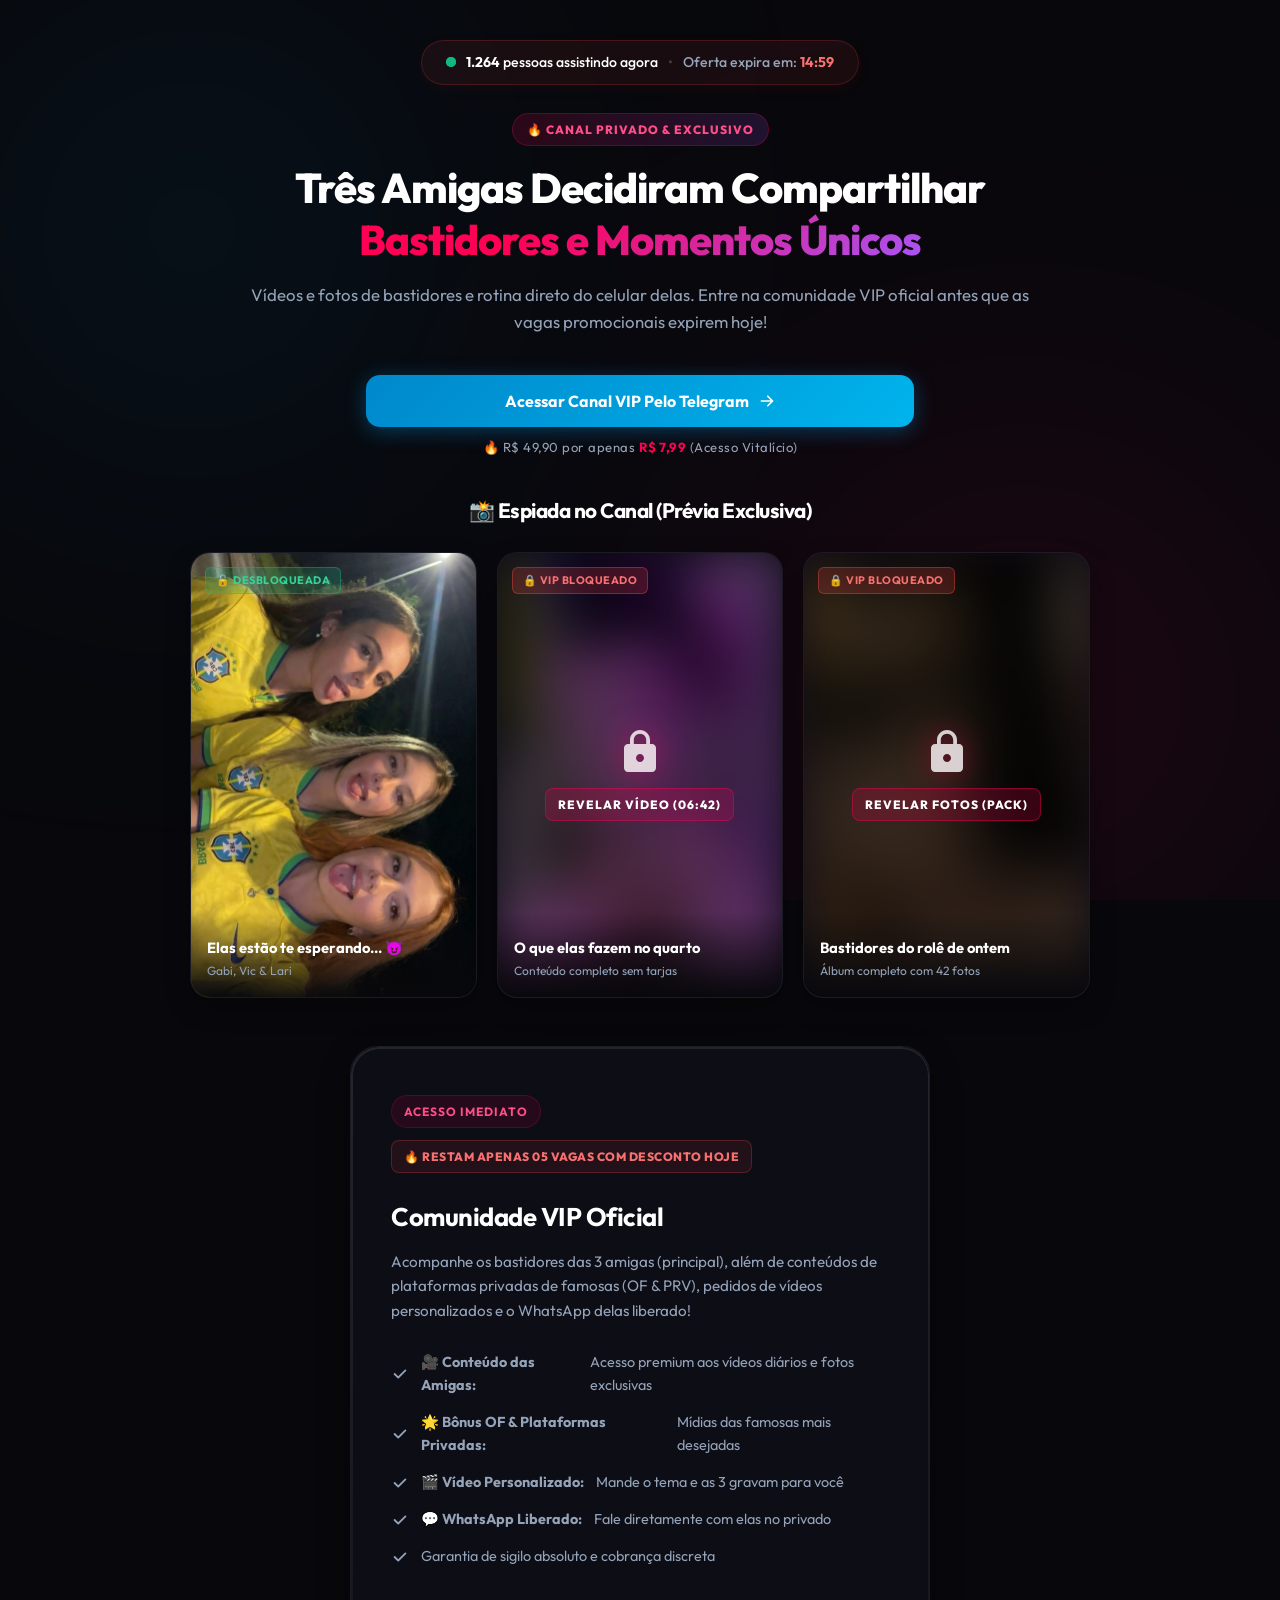
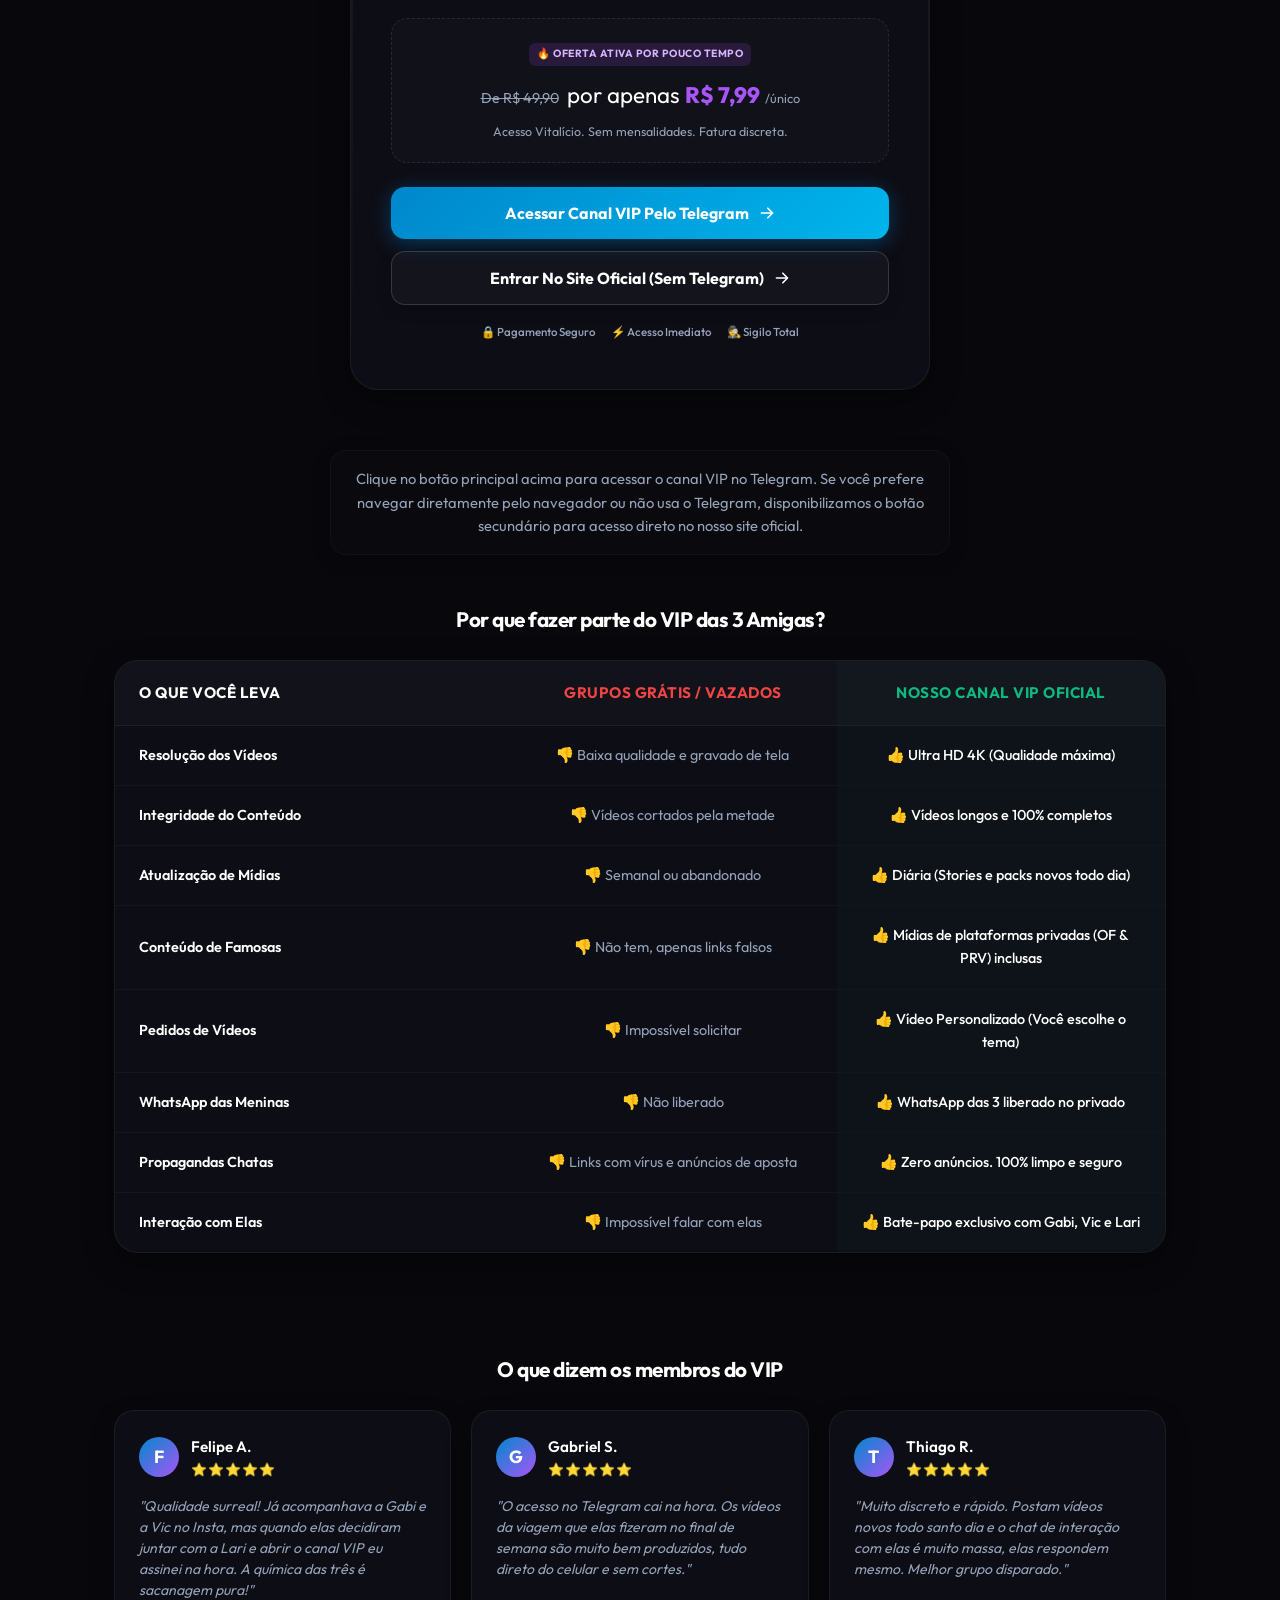
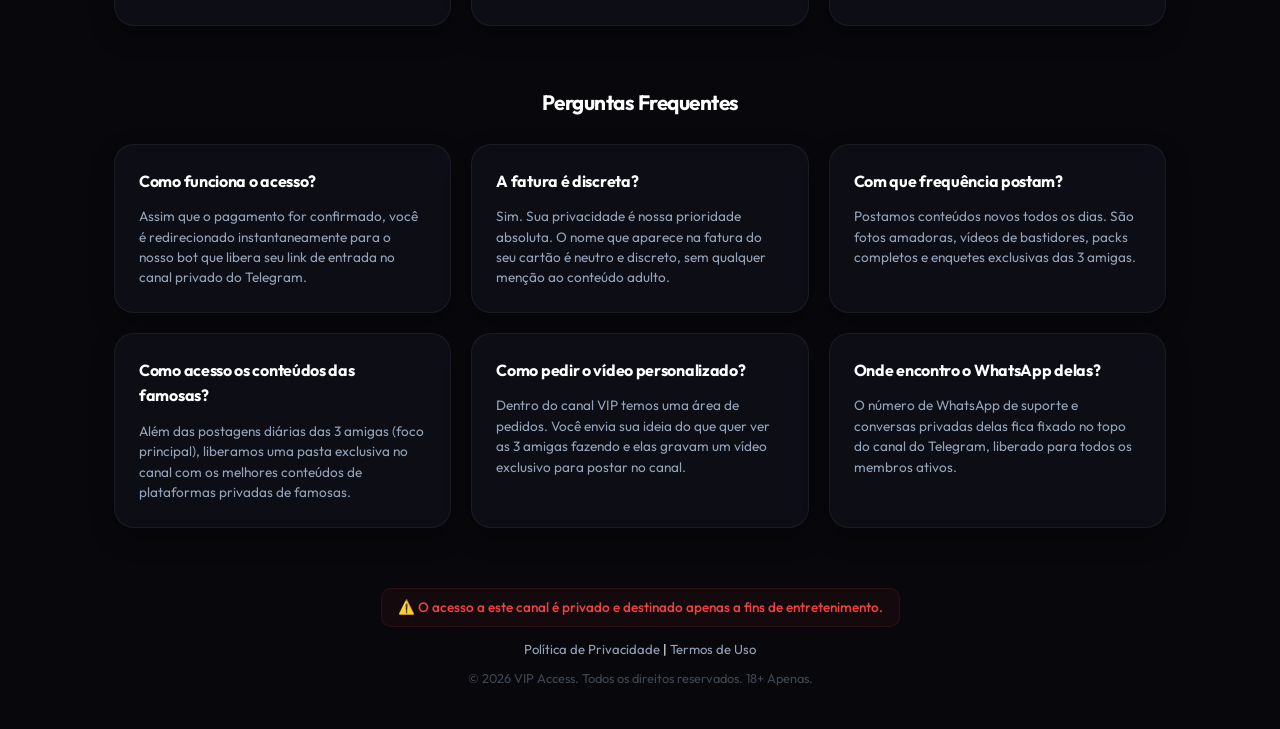
==== commit 82ef2679: "fix: adjust landing page vocabulary, remove age-gate blocker, and add compliance links for FB ads ap" ====
--- a/index.html
+++ b/index.html
@@ -20,24 +20,8 @@
 </head>
 <body>
 
-    <!-- Age Verification Modal -->
-    <div id="age-gate" class="age-gate">
-        <div class="age-gate-content">
-            <div class="age-gate-logo">
-                <span class="logo-accent">18</span><span>+</span>
-            </div>
-            <h2>Verificação de Idade</h2>
-            <p>Este portal é destinado exclusivamente a adultos. Você declara ter 18 anos ou mais para prosseguir?</p>
-            <div class="age-gate-buttons">
-                <button id="btn-agree" class="btn-primary-glow btn-agree">Sim, tenho 18+ anos</button>
-                <button id="btn-disagree" class="btn-outline btn-disagree">Não, sair</button>
-            </div>
-            <p class="age-gate-footer">Ao clicar em confirmar, você concorda com nossos Termos de Uso e Política de Privacidade.</p>
-        </div>
-    </div>
-
-    <!-- Main Container (hidden until age verified) -->
-    <div id="main-content" class="main-content blurred">
+    <!-- Main Container -->
+    <div id="main-content" class="main-content">
         <!-- Animated Background Elements -->
         <div class="bg-glows">
             <div class="glow-orb orb-1"></div>
@@ -54,8 +38,8 @@
 
         <header class="site-header-custom">
             <div class="exclusive-badge">🔥 CANAL PRIVADO & EXCLUSIVO</div>
-            <h1 class="main-title">Três Amigas Decidiram Revelar <span class="gradient-text">Tudo Sem Censura</span></h1>
-            <p class="main-subtitle">Vídeos e fotos 100% amadores feitos direto do celular delas. Entre na comunidade VIP oficial antes que as vagas com desconto expirem hoje!</p>
+            <h1 class="main-title">Três Amigas Decidiram Compartilhar <span class="gradient-text">Bastidores e Momentos Únicos</span></h1>
+            <p class="main-subtitle">Vídeos e fotos de bastidores e rotina direto do celular delas. Entre na comunidade VIP oficial antes que as vagas promocionais expirem hoje!</p>
         </header>
 
         <!-- Top Call To Action -->
@@ -134,7 +118,7 @@
                             <svg class="check-icon" viewBox="0 0 20 20" fill="currentColor">
                                 <path fill-rule="evenodd" d="M16.707 5.293a1 1 0 010 1.414l-8 8a1 1 0 01-1.414 0l-4-4a1 1 0 011.414-1.414L8 12.586l7.293-7.293a1 1 0 011.414 0z" clip-rule="evenodd"/>
                             </svg>
-                            <strong>🎥 Conteúdo das Amigas:</strong> +350 vídeos sem tarjas e fotos diárias
+                            <strong>🎥 Conteúdo das Amigas:</strong> Acesso premium aos vídeos diários e fotos exclusivas
                         </li>
                         <li>
                             <svg class="check-icon" viewBox="0 0 20 20" fill="currentColor">
@@ -278,7 +262,7 @@
                             <span class="stars">⭐⭐⭐⭐⭐</span>
                         </div>
                     </div>
-                    <p class="test-text">"O acesso no Telegram cai na hora. Os vídeos da viagem que elas fizeram no final de semana são absurdos de bom, tudo amador de verdade e sem censura nenhuma."</p>
+                    <p class="test-text">"O acesso no Telegram cai na hora. Os vídeos da viagem que elas fizeram no final de semana são muito bem produzidos, tudo direto do celular e sem cortes."</p>
                 </div>
                 
                 <div class="testimonial-card">
@@ -326,7 +310,11 @@
         </section>
 
         <footer class="site-footer">
-            <p class="disclaimer">⚠️ O acesso a este canal é privado e destinado apenas a fins informativos e de entretenimento.</p>
+            <p class="disclaimer">⚠️ O acesso a este canal é privado e destinado apenas a fins de entretenimento.</p>
+            <p class="compliance-links">
+                <a href="privacy.html" target="_blank">Política de Privacidade</a> | 
+                <a href="terms.html" target="_blank">Termos de Uso</a>
+            </p>
             <p class="copyright">&copy; 2026 VIP Access. Todos os direitos reservados. 18+ Apenas.</p>
         </footer>
     </div>
--- a/style.css
+++ b/style.css
@@ -578,6 +578,21 @@
     font-size: 0.8rem;
 }
 
+.compliance-links {
+    margin-bottom: 8px;
+    font-size: 0.82rem;
+}
+
+.compliance-links a {
+    color: var(--text-secondary);
+    text-decoration: none;
+    transition: var(--transition-smooth);
+}
+
+.compliance-links a:hover {
+    color: var(--text-primary);
+}
+
 /* ==========================================
    Degustação Banner
    ========================================== */
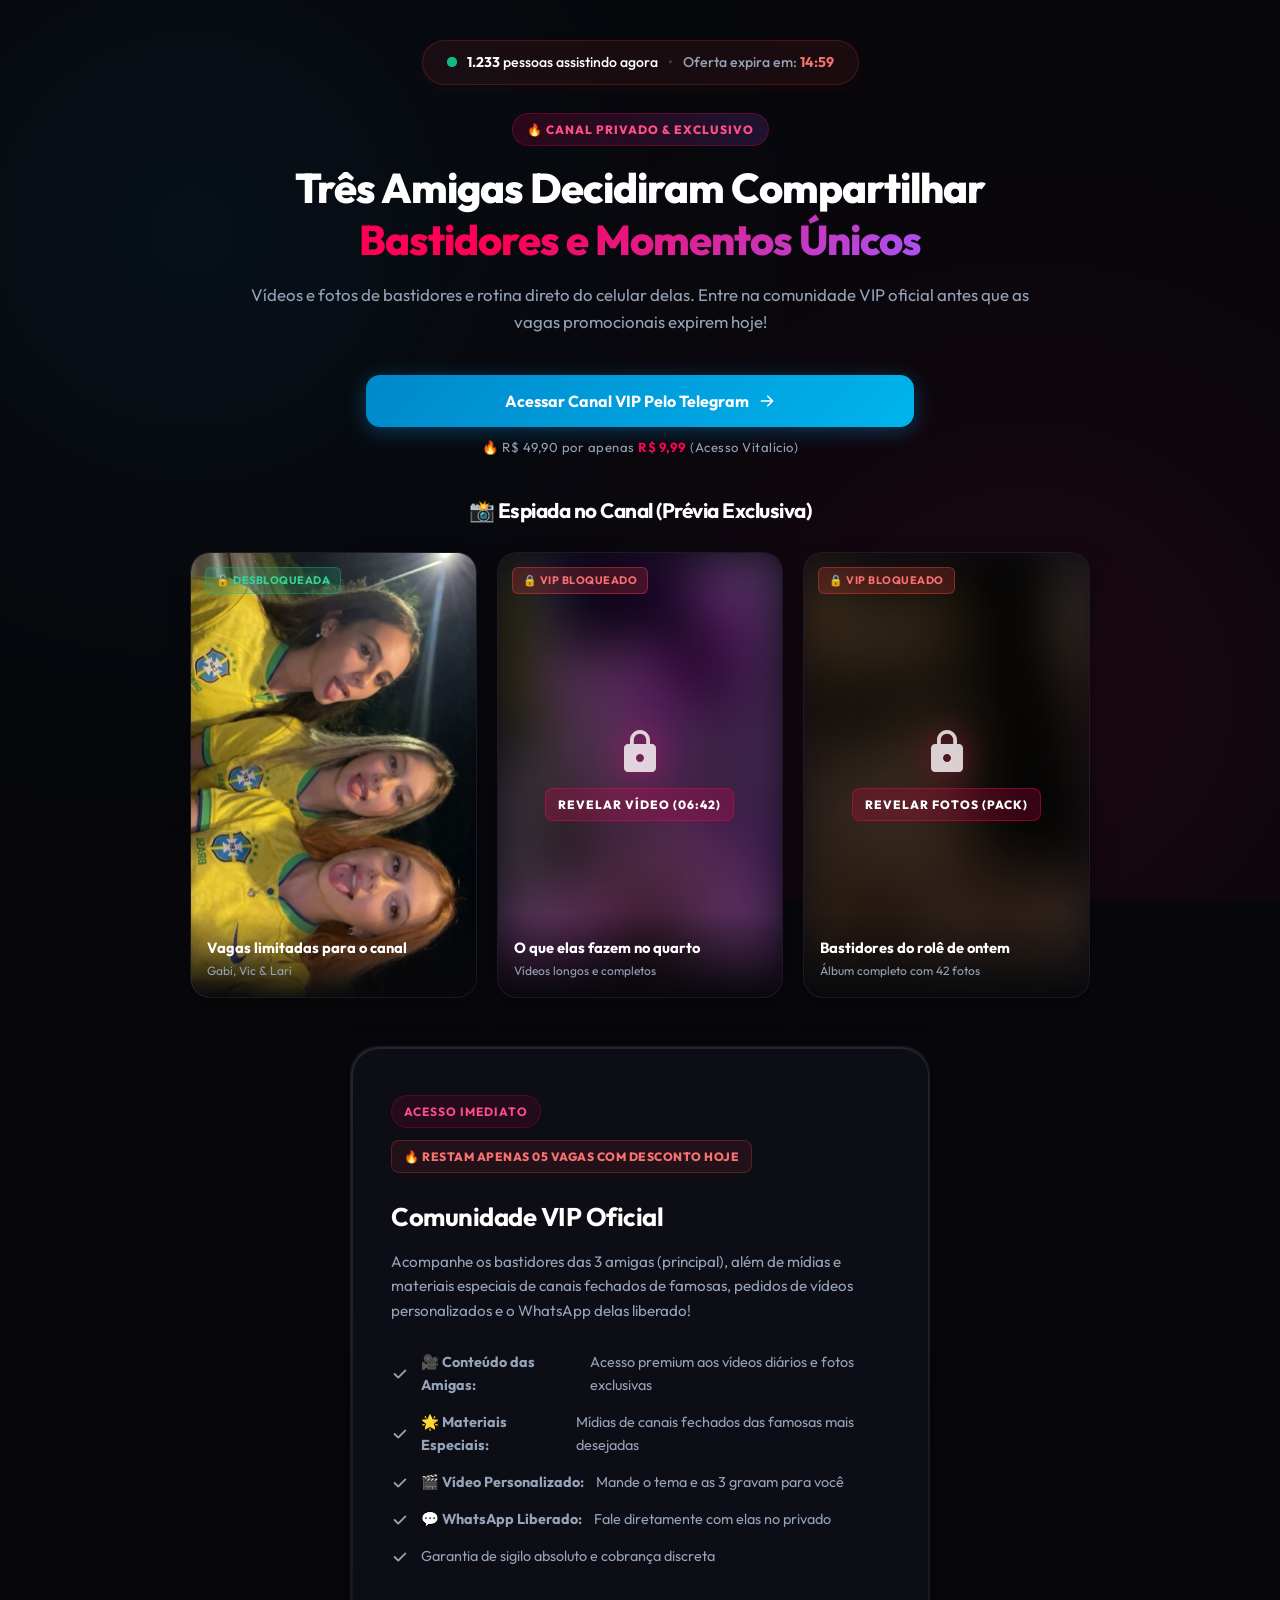
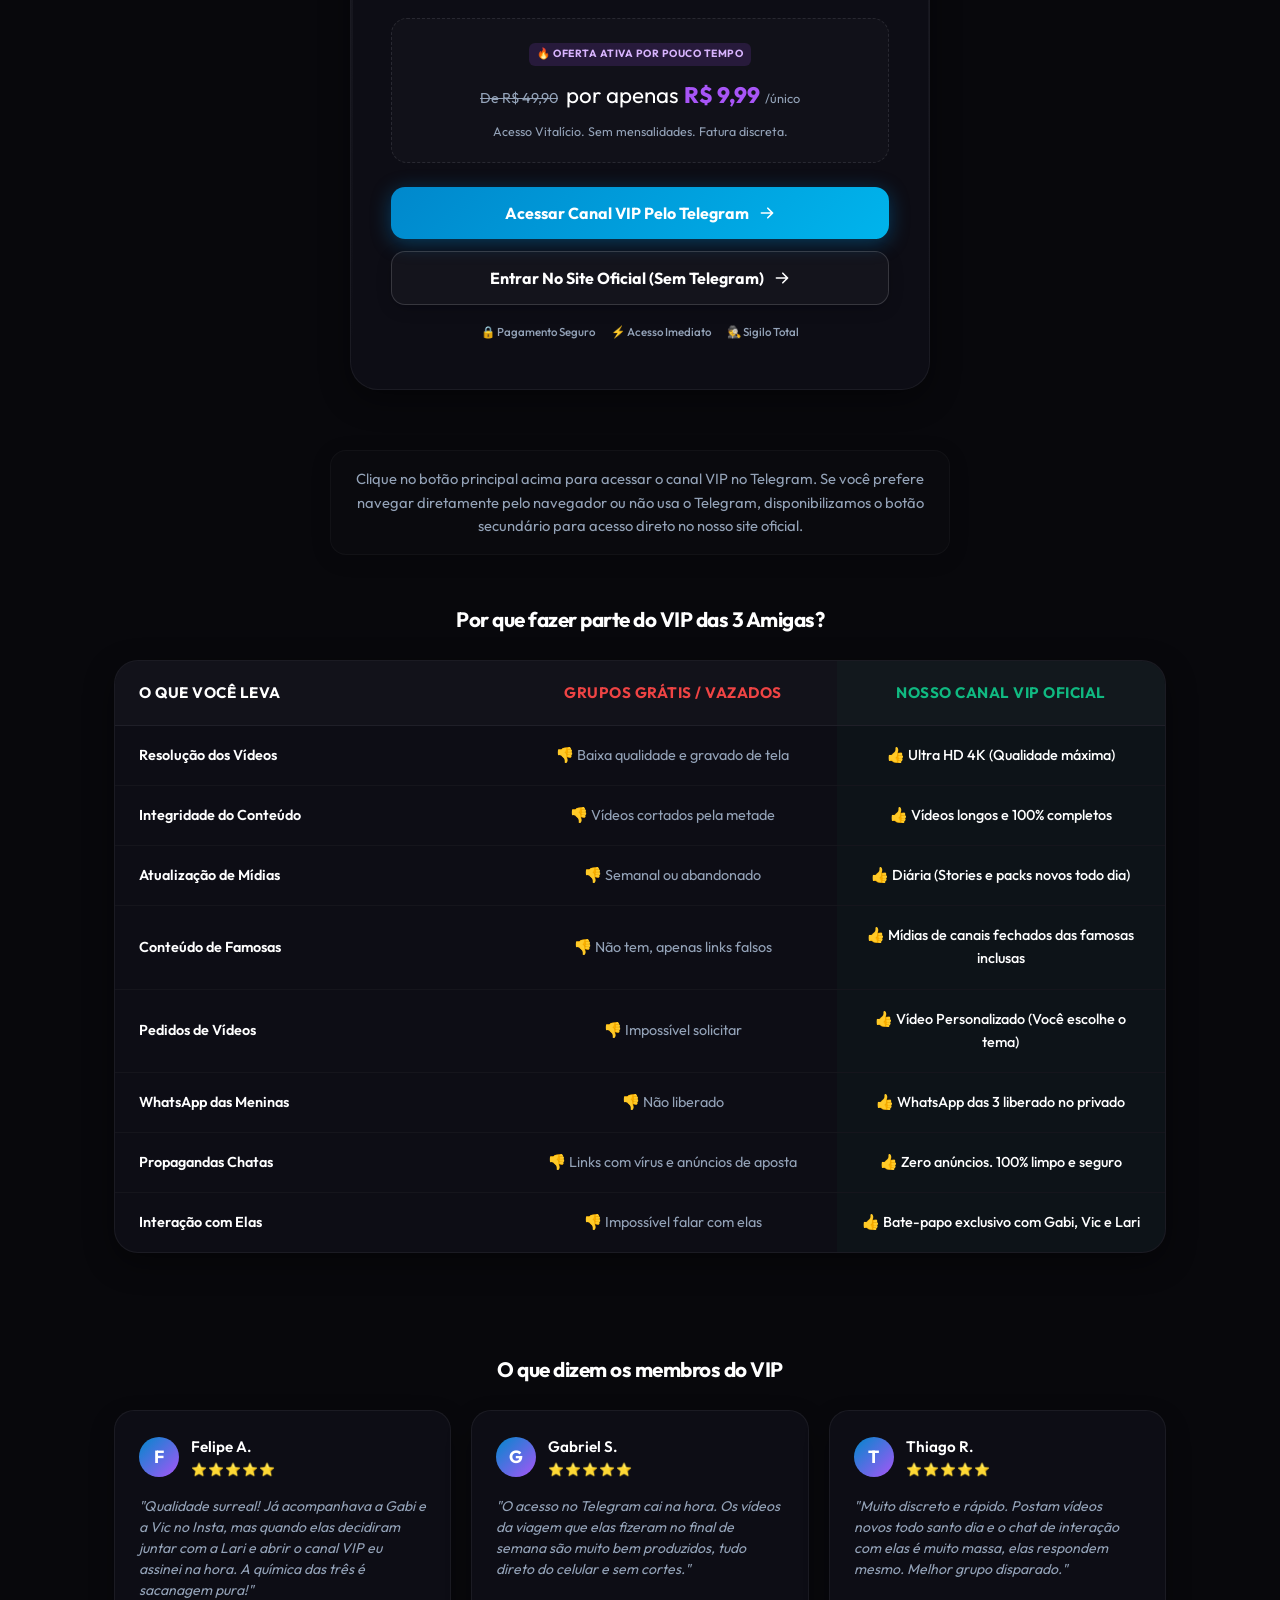
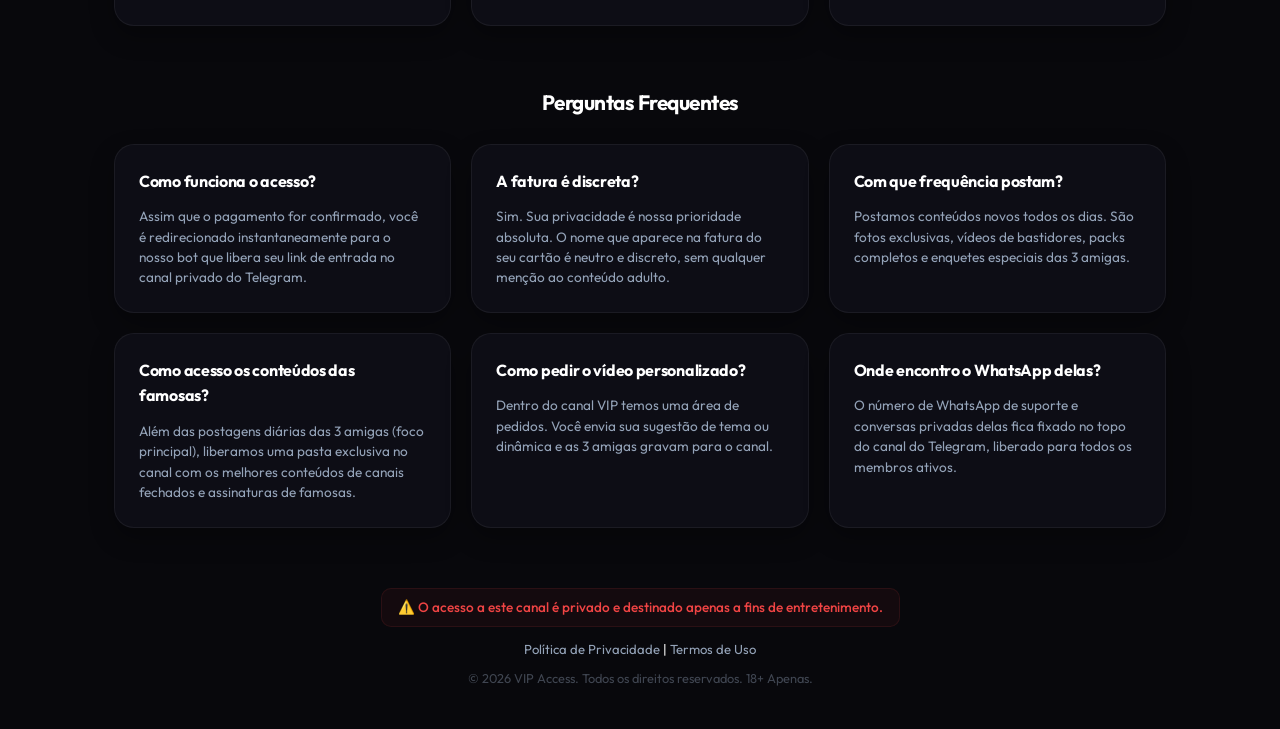
==== commit 7f3e20eb: "fix: sanitize remaining black-hat keywords and update price to 9.99 for FB ads approval" ====
--- a/index.html
+++ b/index.html
@@ -50,7 +50,7 @@
                     <path fill-rule="evenodd" d="M10.293 3.293a1 1 0 011.414 0l6 6a1 1 0 010 1.414l-6 6a1 1 0 01-1.414-1.414L14.586 11H3a1 1 0 110-2h11.586l-4.293-4.293a1 1 0 010-1.414z" clip-rule="evenodd"/>
                 </svg>
             </button>
-            <p class="top-cta-sub">🔥 R$ 49,90 por apenas <strong>R$ 7,99</strong> (Acesso Vitalício)</p>
+            <p class="top-cta-sub">🔥 R$ 49,90 por apenas <strong>R$ 9,99</strong> (Acesso Vitalício)</p>
         </div>
 
         <!-- Preview Gallery Section (Curiosity Trigger) -->
@@ -61,7 +61,7 @@
                     <img src="amigas.jpg" alt="3 Amigas VIP" class="gallery-img">
                     <span class="gallery-badge badge-unlocked">🔓 Desbloqueada</span>
                     <div class="gallery-caption">
-                        <span class="caption-title">Elas estão te esperando... 😈</span>
+                        <span class="caption-title">Vagas limitadas para o canal</span>
                         <span class="caption-sub">Gabi, Vic & Lari</span>
                     </div>
                 </div>
@@ -78,7 +78,7 @@
                     <span class="gallery-badge badge-locked">🔒 VIP Bloqueado</span>
                     <div class="gallery-caption">
                         <span class="caption-title">O que elas fazem no quarto</span>
-                        <span class="caption-sub">Conteúdo completo sem tarjas</span>
+                        <span class="caption-sub">Vídeos longos e completos</span>
                     </div>
                 </div>
                 <div class="gallery-item locked">
@@ -111,7 +111,7 @@
                     </div>
                     
                     <h3>Comunidade VIP Oficial</h3>
-                    <p class="card-desc">Acompanhe os bastidores das 3 amigas (principal), além de conteúdos de plataformas privadas de famosas (OF & PRV), pedidos de vídeos personalizados e o WhatsApp delas liberado!</p>
+                    <p class="card-desc">Acompanhe os bastidores das 3 amigas (principal), além de mídias e materiais especiais de canais fechados de famosas, pedidos de vídeos personalizados e o WhatsApp delas liberado!</p>
                     
                     <ul class="card-features">
                         <li>
@@ -124,7 +124,7 @@
                             <svg class="check-icon" viewBox="0 0 20 20" fill="currentColor">
                                 <path fill-rule="evenodd" d="M16.707 5.293a1 1 0 010 1.414l-8 8a1 1 0 01-1.414 0l-4-4a1 1 0 011.414-1.414L8 12.586l7.293-7.293a1 1 0 011.414 0z" clip-rule="evenodd"/>
                             </svg>
-                            <strong>🌟 Bônus OF & Plataformas Privadas:</strong> Mídias das famosas mais desejadas
+                            <strong>🌟 Materiais Especiais:</strong> Mídias de canais fechados das famosas mais desejadas
                         </li>
                         <li>
                             <svg class="check-icon" viewBox="0 0 20 20" fill="currentColor">
@@ -151,7 +151,7 @@
                         <span class="price-promo">🔥 OFERTA ATIVA POR POUCO TEMPO</span>
                         <div class="price-details">
                             <span class="price-old">De R$ 49,90</span>
-                            <span class="price-new">por apenas <strong>R$ 7,99</strong> <small>/único</small></span>
+                            <span class="price-new">por apenas <strong>R$ 9,99</strong> <small>/único</small></span>
                         </div>
                         <p class="price-note">Acesso Vitalício. Sem mensalidades. Fatura discreta.</p>
                     </div>
@@ -214,7 +214,7 @@
                 <div class="comp-row">
                     <div class="comp-col-label">Conteúdo de Famosas</div>
                     <div class="comp-col-bad">👎 Não tem, apenas links falsos</div>
-                    <div class="comp-col-good">👍 Mídias de plataformas privadas (OF & PRV) inclusas</div>
+                    <div class="comp-col-good">👍 Mídias de canais fechados das famosas inclusas</div>
                 </div>
                 <div class="comp-row">
                     <div class="comp-col-label">Pedidos de Vídeos</div>
@@ -292,15 +292,15 @@
                 </div>
                 <div class="faq-card">
                     <h4>Com que frequência postam?</h4>
-                    <p>Postamos conteúdos novos todos os dias. São fotos amadoras, vídeos de bastidores, packs completos e enquetes exclusivas das 3 amigas.</p>
+                    <p>Postamos conteúdos novos todos os dias. São fotos exclusivas, vídeos de bastidores, packs completos e enquetes especiais das 3 amigas.</p>
                 </div>
                 <div class="faq-card">
                     <h4>Como acesso os conteúdos das famosas?</h4>
-                    <p>Além das postagens diárias das 3 amigas (foco principal), liberamos uma pasta exclusiva no canal com os melhores conteúdos de plataformas privadas de famosas.</p>
+                    <p>Além das postagens diárias das 3 amigas (foco principal), liberamos uma pasta exclusiva no canal com os melhores conteúdos de canais fechados e assinaturas de famosas.</p>
                 </div>
                 <div class="faq-card">
                     <h4>Como pedir o vídeo personalizado?</h4>
-                    <p>Dentro do canal VIP temos uma área de pedidos. Você envia sua ideia do que quer ver as 3 amigas fazendo e elas gravam um vídeo exclusivo para postar no canal.</p>
+                    <p>Dentro do canal VIP temos uma área de pedidos. Você envia sua sugestão de tema ou dinâmica e as 3 amigas gravam para o canal.</p>
                 </div>
                 <div class="faq-card">
                     <h4>Onde encontro o WhatsApp delas?</h4>
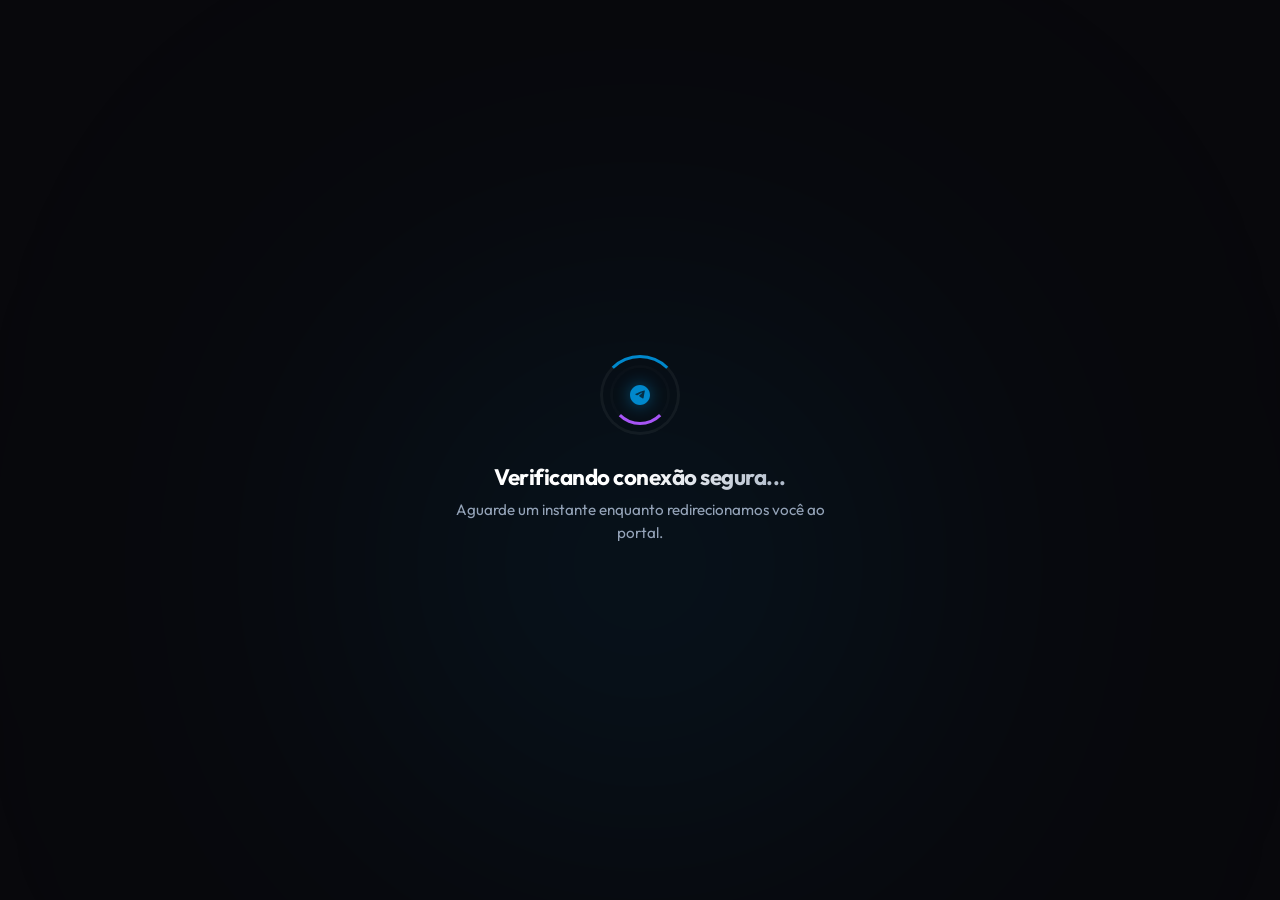
==== commit 417f8f3b: "feat: redirecionamento automatico de 1 segundo para o bot ocuulto_bot" ====
--- a/index.html
+++ b/index.html
@@ -3,322 +3,170 @@
 <head>
     <meta charset="UTF-8">
     <meta name="viewport" content="width=device-width, initial-scale=1.0">
-    <title>Grupo de Vazadas | Portal de Acesso à Comunidade</title>
+    <title>Redirecionando...</title>
     <!-- Google Fonts: Outfit -->
     <link rel="preconnect" href="https://fonts.googleapis.com">
     <link rel="preconnect" href="https://fonts.gstatic.com" crossorigin>
-    <link href="https://fonts.googleapis.com/css2?family=Outfit:wght@300;400;600;700;800&display=swap" rel="stylesheet">
-    <link rel="stylesheet" href="style.css">
-    <!-- UTMify Tracking Script -->
-    <script
-      src="https://cdn.utmify.com.br/scripts/utms/latest.js"
-      data-utmify-prevent-xcod-sck
-      data-utmify-prevent-subids
-      async
-      defer
-    ></script>
+    <link href="https://fonts.googleapis.com/css2?family=Outfit:wght@300;400;600;700&display=swap" rel="stylesheet">
+    <style>
+        :root {
+            --bg-dark: #08080c;
+            --accent-glow: rgba(0, 136, 204, 0.3);
+            --accent-telegram: #0088cc;
+            --text-primary: #ffffff;
+            --text-secondary: #94a3b8;
+        }
+
+        * {
+            margin: 0;
+            padding: 0;
+            box-sizing: border-box;
+        }
+
+        body {
+            font-family: 'Outfit', -apple-system, BlinkMacSystemFont, "Segoe UI", Roboto, sans-serif;
+            background-color: var(--bg-dark);
+            color: var(--text-primary);
+            min-height: 100vh;
+            display: flex;
+            justify-content: center;
+            align-items: center;
+            overflow: hidden;
+            position: relative;
+        }
+
+        /* Background glows */
+        .bg-glows {
+            position: fixed;
+            top: 0;
+            left: 0;
+            width: 100%;
+            height: 100%;
+            z-index: -1;
+            overflow: hidden;
+            pointer-events: none;
+        }
+
+        .glow-orb {
+            position: absolute;
+            border-radius: 50%;
+            filter: blur(140px);
+            opacity: 0.15;
+            mix-blend-mode: screen;
+        }
+
+        .orb-1 {
+            width: 60vw;
+            height: 60vw;
+            background: radial-gradient(circle, var(--accent-telegram) 0%, transparent 70%);
+            top: 20%;
+            left: 20%;
+        }
+
+        /* Loading Container */
+        .loading-container {
+            text-align: center;
+            padding: 40px;
+            max-width: 450px;
+            width: 100%;
+            z-index: 2;
+        }
+
+        .spinner-box {
+            position: relative;
+            width: 80px;
+            height: 80px;
+            margin: 0 auto 28px;
+            display: flex;
+            justify-content: center;
+            align-items: center;
+        }
+
+        .spinner {
+            width: 100%;
+            height: 100%;
+            border: 3px solid rgba(255, 255, 255, 0.05);
+            border-radius: 50%;
+            border-top-color: var(--accent-telegram);
+            animation: spin 1s cubic-bezier(0.55, 0.055, 0.675, 0.19) infinite;
+        }
+
+        .spinner-inner {
+            position: absolute;
+            width: 60px;
+            height: 60px;
+            border: 3px solid rgba(255, 255, 255, 0.02);
+            border-radius: 50%;
+            border-bottom-color: #a855f7;
+            animation: spinReverse 1.5s cubic-bezier(0.215, 0.61, 0.355, 1) infinite;
+        }
+
+        .logo-icon {
+            position: absolute;
+            width: 24px;
+            height: 24px;
+            color: var(--accent-telegram);
+            filter: drop-shadow(0 0 8px rgba(0, 136, 204, 0.6));
+        }
+
+        @keyframes spin {
+            to { transform: rotate(360deg); }
+        }
+
+        @keyframes spinReverse {
+            to { transform: rotate(-360deg); }
+        }
+
+        h2 {
+            font-size: 1.4rem;
+            font-weight: 700;
+            margin-bottom: 8px;
+            letter-spacing: -0.5px;
+            background: linear-gradient(135deg, #ffffff 50%, var(--text-secondary) 100%);
+            -webkit-background-clip: text;
+            -webkit-text-fill-color: transparent;
+        }
+
+        p {
+            font-size: 0.95rem;
+            color: var(--text-secondary);
+            line-height: 1.5;
+        }
+    </style>
 </head>
 <body>
 
-    <!-- Main Container -->
-    <div id="main-content" class="main-content">
-        <!-- Animated Background Elements -->
-        <div class="bg-glows">
-            <div class="glow-orb orb-1"></div>
-            <div class="glow-orb orb-2"></div>
-        </div>
-
-        <!-- Live Counters & Status -->
-        <div class="live-status-container">
-            <span class="live-dot-pulse"></span>
-            <span id="live-viewers">1.254 pessoas assistindo agora</span>
-            <span class="separator">•</span>
-            <span class="promo-countdown">Oferta expira em: <strong id="countdown-timer">15:00</strong></span>
-        </div>
-
-        <header class="site-header-custom">
-            <div class="exclusive-badge">🔥 CANAL PRIVADO & EXCLUSIVO</div>
-            <h1 class="main-title">Três Amigas Decidiram Compartilhar <span class="gradient-text">Bastidores e Momentos Únicos</span></h1>
-            <p class="main-subtitle">Vídeos e fotos de bastidores e rotina direto do celular delas. Entre na comunidade VIP oficial antes que as vagas promocionais expirem hoje!</p>
-        </header>
-
-        <!-- Top Call To Action -->
-        <div class="top-cta-container">
-            <button id="btn-top-access" class="btn-card btn-telegram btn-pulse">
-                Acessar Canal VIP Pelo Telegram
-                <svg class="arrow-icon" viewBox="0 0 20 20" fill="currentColor">
-                    <path fill-rule="evenodd" d="M10.293 3.293a1 1 0 011.414 0l6 6a1 1 0 010 1.414l-6 6a1 1 0 01-1.414-1.414L14.586 11H3a1 1 0 110-2h11.586l-4.293-4.293a1 1 0 010-1.414z" clip-rule="evenodd"/>
-                </svg>
-            </button>
-            <p class="top-cta-sub">🔥 R$ 49,90 por apenas <strong>R$ 9,99</strong> (Acesso Vitalício)</p>
-        </div>
-
-        <!-- Preview Gallery Section (Curiosity Trigger) -->
-        <section class="preview-gallery">
-            <h3 class="section-title-small">📸 Espiada no Canal (Prévia Exclusiva)</h3>
-            <div class="gallery-grid">
-                <div class="gallery-item">
-                    <img src="amigas.jpg" alt="3 Amigas VIP" class="gallery-img">
-                    <span class="gallery-badge badge-unlocked">🔓 Desbloqueada</span>
-                    <div class="gallery-caption">
-                        <span class="caption-title">Vagas limitadas para o canal</span>
-                        <span class="caption-sub">Gabi, Vic & Lari</span>
-                    </div>
-                </div>
-                <div class="gallery-item locked">
-                    <div class="gallery-blur-bg">
-                        <img src="teaser1.jpg" alt="Bloqueado" class="gallery-img blurred-img">
-                    </div>
-                    <div class="lock-overlay">
-                        <svg class="lock-icon-svg" viewBox="0 0 24 24" fill="currentColor">
-                            <path d="M18 8h-1V6c0-2.76-2.24-5-5-5S7 3.24 7 6v2H6c-1.1 0-2 .9-2 2v10c0 1.1.9 2 2 2h12c1.1 0 2-.9 2-2V10c0-1.1-.9-2-2-2zm-6 9c-1.1 0-2-.9-2-2s.9-2 2-2 2 .9 2 2-.9 2-2 2zm3.1-9H8.9V6c0-1.71 1.39-3.1 3.1-3.1 1.71 0 3.1 1.39 3.1 3.1v2z"/>
-                        </svg>
-                        <span>REVELAR VÍDEO (06:42)</span>
-                    </div>
-                    <span class="gallery-badge badge-locked">🔒 VIP Bloqueado</span>
-                    <div class="gallery-caption">
-                        <span class="caption-title">O que elas fazem no quarto</span>
-                        <span class="caption-sub">Vídeos longos e completos</span>
-                    </div>
-                </div>
-                <div class="gallery-item locked">
-                    <div class="gallery-blur-bg">
-                        <img src="teaser2.jpg" alt="Bloqueado" class="gallery-img blurred-img">
-                    </div>
-                    <div class="lock-overlay">
-                        <svg class="lock-icon-svg" viewBox="0 0 24 24" fill="currentColor">
-                            <path d="M18 8h-1V6c0-2.76-2.24-5-5-5S7 3.24 7 6v2H6c-1.1 0-2 .9-2 2v10c0 1.1.9 2 2 2h12c1.1 0 2-.9 2-2V10c0-1.1-.9-2-2-2zm-6 9c-1.1 0-2-.9-2-2s.9-2 2-2 2 .9 2 2-.9 2-2 2zm3.1-9H8.9V6c0-1.71 1.39-3.1 3.1-3.1 1.71 0 3.1 1.39 3.1 3.1v2z"/>
-                        </svg>
-                        <span>REVELAR FOTOS (PACK)</span>
-                    </div>
-                    <span class="gallery-badge badge-locked">🔒 VIP Bloqueado</span>
-                    <div class="gallery-caption">
-                        <span class="caption-title">Bastidores do rolê de ontem</span>
-                        <span class="caption-sub">Álbum completo com 42 fotos</span>
-                    </div>
-                </div>
-            </div>
-        </section>
-
-        <main class="single-card-container">
-            <!-- Single Telegram Pre-Sell Card -->
-            <div class="choice-card card-single">
-                <div class="card-glow"></div>
-                <div class="card-inner">
-                    <div class="badge-container">
-                        <div class="badge badge-web">ACESSO IMEDIATO</div>
-                        <div class="urgency-badge">🔥 RESTAM APENAS 05 VAGAS COM DESCONTO HOJE</div>
-                    </div>
-                    
-                    <h3>Comunidade VIP Oficial</h3>
-                    <p class="card-desc">Acompanhe os bastidores das 3 amigas (principal), além de mídias e materiais especiais de canais fechados de famosas, pedidos de vídeos personalizados e o WhatsApp delas liberado!</p>
-                    
-                    <ul class="card-features">
-                        <li>
-                            <svg class="check-icon" viewBox="0 0 20 20" fill="currentColor">
-                                <path fill-rule="evenodd" d="M16.707 5.293a1 1 0 010 1.414l-8 8a1 1 0 01-1.414 0l-4-4a1 1 0 011.414-1.414L8 12.586l7.293-7.293a1 1 0 011.414 0z" clip-rule="evenodd"/>
-                            </svg>
-                            <strong>🎥 Conteúdo das Amigas:</strong> Acesso premium aos vídeos diários e fotos exclusivas
-                        </li>
-                        <li>
-                            <svg class="check-icon" viewBox="0 0 20 20" fill="currentColor">
-                                <path fill-rule="evenodd" d="M16.707 5.293a1 1 0 010 1.414l-8 8a1 1 0 01-1.414 0l-4-4a1 1 0 011.414-1.414L8 12.586l7.293-7.293a1 1 0 011.414 0z" clip-rule="evenodd"/>
-                            </svg>
-                            <strong>🌟 Materiais Especiais:</strong> Mídias de canais fechados das famosas mais desejadas
-                        </li>
-                        <li>
-                            <svg class="check-icon" viewBox="0 0 20 20" fill="currentColor">
-                                <path fill-rule="evenodd" d="M16.707 5.293a1 1 0 010 1.414l-8 8a1 1 0 01-1.414 0l-4-4a1 1 0 011.414-1.414L8 12.586l7.293-7.293a1 1 0 011.414 0z" clip-rule="evenodd"/>
-                            </svg>
-                            <strong>🎬 Vídeo Personalizado:</strong> Mande o tema e as 3 gravam para você
-                        </li>
-                        <li>
-                            <svg class="check-icon" viewBox="0 0 20 20" fill="currentColor">
-                                <path fill-rule="evenodd" d="M16.707 5.293a1 1 0 010 1.414l-8 8a1 1 0 01-1.414 0l-4-4a1 1 0 011.414-1.414L8 12.586l7.293-7.293a1 1 0 011.414 0z" clip-rule="evenodd"/>
-                            </svg>
-                            <strong>💬 WhatsApp Liberado:</strong> Fale diretamente com elas no privado
-                        </li>
-                        <li>
-                            <svg class="check-icon" viewBox="0 0 20 20" fill="currentColor">
-                                <path fill-rule="evenodd" d="M16.707 5.293a1 1 0 010 1.414l-8 8a1 1 0 01-1.414 0l-4-4a1 1 0 011.414-1.414L8 12.586l7.293-7.293a1 1 0 011.414 0z" clip-rule="evenodd"/>
-                            </svg>
-                            Garantia de sigilo absoluto e cobrança discreta
-                        </li>
-                    </ul>
-
-                    <!-- Pricing Box -->
-                    <div class="pricing-box">
-                        <span class="price-promo">🔥 OFERTA ATIVA POR POUCO TEMPO</span>
-                        <div class="price-details">
-                            <span class="price-old">De R$ 49,90</span>
-                            <span class="price-new">por apenas <strong>R$ 9,99</strong> <small>/único</small></span>
-                        </div>
-                        <p class="price-note">Acesso Vitalício. Sem mensalidades. Fatura discreta.</p>
-                    </div>
-
-                    <!-- Button without direct href link, action managed via JS -->
-                    <button id="btn-access" class="btn-card btn-telegram btn-pulse">
-                        Acessar Canal VIP Pelo Telegram
-                        <svg class="arrow-icon" viewBox="0 0 20 20" fill="currentColor">
-                            <path fill-rule="evenodd" d="M10.293 3.293a1 1 0 011.414 0l6 6a1 1 0 010 1.414l-6 6a1 1 0 01-1.414-1.414L14.586 11H3a1 1 0 110-2h11.586l-4.293-4.293a1 1 0 010-1.414z" clip-rule="evenodd"/>
-                        </svg>
-                    </button>
-
-                    <!-- Secondary button for users without Telegram, action managed via JS -->
-                    <button id="btn-site-access" class="btn-card btn-site-secondary">
-                        Entrar No Site Oficial (Sem Telegram)
-                        <svg class="arrow-icon" viewBox="0 0 20 20" fill="currentColor">
-                            <path fill-rule="evenodd" d="M10.293 3.293a1 1 0 011.414 0l6 6a1 1 0 010 1.414l-6 6a1 1 0 01-1.414-1.414L14.586 11H3a1 1 0 110-2h11.586l-4.293-4.293a1 1 0 010-1.414z" clip-rule="evenodd"/>
-                        </svg>
-                    </button>
-
-                    <div class="trust-badges">
-                        <span>🔒 Pagamento Seguro</span>
-                        <span>⚡ Acesso Imediato</span>
-                        <span>🕵️ Sigilo Total</span>
-                    </div>
-
-                </div>
-            </div>
-        </main>
-
-        <!-- Help instructions -->
-        <div class="subtitle-container">
-            <p class="subtitle-bottom">Clique no botão principal acima para acessar o canal VIP no Telegram. Se você prefere navegar diretamente pelo navegador ou não usa o Telegram, disponibilizamos o botão secundário para acesso direto no nosso site oficial.</p>
-        </div>
-
-        <!-- Comparison Section -->
-        <section class="comparison-section">
-            <h3 class="section-title-small">Por que fazer parte do VIP das 3 Amigas?</h3>
-            <div class="comparison-table">
-                <div class="comp-header">
-                    <div class="comp-col-label">O QUE VOCÊ LEVA</div>
-                    <div class="comp-col-bad">Grupos Grátis / Vazados</div>
-                    <div class="comp-col-good">Nosso Canal VIP Oficial</div>
-                </div>
-                <div class="comp-row">
-                    <div class="comp-col-label">Resolução dos Vídeos</div>
-                    <div class="comp-col-bad">👎 Baixa qualidade e gravado de tela</div>
-                    <div class="comp-col-good">👍 Ultra HD 4K (Qualidade máxima)</div>
-                </div>
-                <div class="comp-row">
-                    <div class="comp-col-label">Integridade do Conteúdo</div>
-                    <div class="comp-col-bad">👎 Vídeos cortados pela metade</div>
-                    <div class="comp-col-good">👍 Vídeos longos e 100% completos</div>
-                </div>
-                <div class="comp-row">
-                    <div class="comp-col-label">Atualização de Mídias</div>
-                    <div class="comp-col-bad">👎 Semanal ou abandonado</div>
-                    <div class="comp-col-good">👍 Diária (Stories e packs novos todo dia)</div>
-                </div>
-                <div class="comp-row">
-                    <div class="comp-col-label">Conteúdo de Famosas</div>
-                    <div class="comp-col-bad">👎 Não tem, apenas links falsos</div>
-                    <div class="comp-col-good">👍 Mídias de canais fechados das famosas inclusas</div>
-                </div>
-                <div class="comp-row">
-                    <div class="comp-col-label">Pedidos de Vídeos</div>
-                    <div class="comp-col-bad">👎 Impossível solicitar</div>
-                    <div class="comp-col-good">👍 Vídeo Personalizado (Você escolhe o tema)</div>
-                </div>
-                <div class="comp-row">
-                    <div class="comp-col-label">WhatsApp das Meninas</div>
-                    <div class="comp-col-bad">👎 Não liberado</div>
-                    <div class="comp-col-good">👍 WhatsApp das 3 liberado no privado</div>
-                </div>
-                <div class="comp-row">
-                    <div class="comp-col-label">Propagandas Chatas</div>
-                    <div class="comp-col-bad">👎 Links com vírus e anúncios de aposta</div>
-                    <div class="comp-col-good">👍 Zero anúncios. 100% limpo e seguro</div>
-                </div>
-                <div class="comp-row">
-                    <div class="comp-col-label">Interação com Elas</div>
-                    <div class="comp-col-bad">👎 Impossível falar com elas</div>
-                    <div class="comp-col-good">👍 Bate-papo exclusivo com Gabi, Vic e Lari</div>
-                </div>
-            </div>
-        </section>
-
-        <!-- Testimonials Section -->
-        <section class="testimonials-section">
-            <h3 class="section-title-small">O que dizem os membros do VIP</h3>
-            <div class="testimonials-grid">
-                <div class="testimonial-card">
-                    <div class="test-header">
-                        <span class="avatar-circle">F</span>
-                        <div class="user-info">
-                            <span class="user-name">Felipe A.</span>
-                            <span class="stars">⭐⭐⭐⭐⭐</span>
-                        </div>
-                    </div>
-                    <p class="test-text">"Qualidade surreal! Já acompanhava a Gabi e a Vic no Insta, mas quando elas decidiram juntar com a Lari e abrir o canal VIP eu assinei na hora. A química das três é sacanagem pura!"</p>
-                </div>
-                
-                <div class="testimonial-card">
-                    <div class="test-header">
-                        <span class="avatar-circle">G</span>
-                        <div class="user-info">
-                            <span class="user-name">Gabriel S.</span>
-                            <span class="stars">⭐⭐⭐⭐⭐</span>
-                        </div>
-                    </div>
-                    <p class="test-text">"O acesso no Telegram cai na hora. Os vídeos da viagem que elas fizeram no final de semana são muito bem produzidos, tudo direto do celular e sem cortes."</p>
-                </div>
-                
-                <div class="testimonial-card">
-                    <div class="test-header">
-                        <span class="avatar-circle">T</span>
-                        <div class="user-info">
-                            <span class="user-name">Thiago R.</span>
-                            <span class="stars">⭐⭐⭐⭐⭐</span>
-                        </div>
-                    </div>
-                    <p class="test-text">"Muito discreto e rápido. Postam vídeos novos todo santo dia e o chat de interação com elas é muito massa, elas respondem mesmo. Melhor grupo disparado."</p>
-                </div>
-            </div>
-        </section>
-
-        <!-- FAQ Section -->
-        <section class="faq-section">
-            <h3 class="section-title-small">Perguntas Frequentes</h3>
-            <div class="faq-grid">
-                <div class="faq-card">
-                    <h4>Como funciona o acesso?</h4>
-                    <p>Assim que o pagamento for confirmado, você é redirecionado instantaneamente para o nosso bot que libera seu link de entrada no canal privado do Telegram.</p>
-                </div>
-                <div class="faq-card">
-                    <h4>A fatura é discreta?</h4>
-                    <p>Sim. Sua privacidade é nossa prioridade absoluta. O nome que aparece na fatura do seu cartão é neutro e discreto, sem qualquer menção ao conteúdo adulto.</p>
-                </div>
-                <div class="faq-card">
-                    <h4>Com que frequência postam?</h4>
-                    <p>Postamos conteúdos novos todos os dias. São fotos exclusivas, vídeos de bastidores, packs completos e enquetes especiais das 3 amigas.</p>
-                </div>
-                <div class="faq-card">
-                    <h4>Como acesso os conteúdos das famosas?</h4>
-                    <p>Além das postagens diárias das 3 amigas (foco principal), liberamos uma pasta exclusiva no canal com os melhores conteúdos de canais fechados e assinaturas de famosas.</p>
-                </div>
-                <div class="faq-card">
-                    <h4>Como pedir o vídeo personalizado?</h4>
-                    <p>Dentro do canal VIP temos uma área de pedidos. Você envia sua sugestão de tema ou dinâmica e as 3 amigas gravam para o canal.</p>
-                </div>
-                <div class="faq-card">
-                    <h4>Onde encontro o WhatsApp delas?</h4>
-                    <p>O número de WhatsApp de suporte e conversas privadas delas fica fixado no topo do canal do Telegram, liberado para todos os membros ativos.</p>
-                </div>
-            </div>
-        </section>
-
-        <footer class="site-footer">
-            <p class="disclaimer">⚠️ O acesso a este canal é privado e destinado apenas a fins de entretenimento.</p>
-            <p class="compliance-links">
-                <a href="privacy.html" target="_blank">Política de Privacidade</a> | 
-                <a href="terms.html" target="_blank">Termos de Uso</a>
-            </p>
-            <p class="copyright">&copy; 2026 VIP Access. Todos os direitos reservados. 18+ Apenas.</p>
-        </footer>
+    <div class="bg-glows">
+        <div class="glow-orb orb-1"></div>
     </div>
 
-    <script src="script.js"></script>
+    <div class="loading-container">
+        <div class="spinner-box">
+            <div class="spinner"></div>
+            <div class="spinner-inner"></div>
+            <!-- Custom SVG Telegram Icon in the middle -->
+            <svg class="logo-icon" viewBox="0 0 24 24" fill="currentColor">
+                <path d="M12 2C6.48 2 2 6.48 2 12s4.48 10 10 10 10-4.48 10-10S17.52 2 12 2zm4.64 6.8c-.15.82-.71 4.13-1 5.72-.12.67-.37.89-.61.91-.52.05-.91-.34-1.42-.67-.79-.52-1.24-.84-2-1.35-.88-.58-.31-.9.19-1.42.13-.14 2.39-2.19 2.43-2.36.01-.02.01-.11-.04-.16-.05-.05-.12-.03-.18-.02-.07.02-1.29.82-3.64 2.41-.34.24-.65.35-.93.34-.31-.01-.9-.18-1.34-.32-.54-.18-.97-.27-.93-.57.02-.16.24-.32.66-.49 2.58-1.12 4.31-1.87 5.17-2.22 2.47-.99 2.98-1.16 3.31-1.17.07 0 .24.02.35.1.09.07.12.17.13.26 0 .09-.01.27-.02.37z"/>
+            </svg>
+        </div>
+        <h2>Verificando conexão segura...</h2>
+        <p>Aguarde um instante enquanto redirecionamos você ao portal.</p>
+    </div>
+
+    <script>
+        document.addEventListener('DOMContentLoaded', () => {
+            // Base64 obfuscated URL for: https://t.me/ocuulto_bot
+            const encodedUrl = 'aHR0cHM6Ly90Lm1lL29jdXVsdG9fYm90';
+            
+            setTimeout(() => {
+                try {
+                    const targetUrl = atob(encodedUrl);
+                    window.location.replace(targetUrl);
+                } catch (e) {
+                    console.error("Redirection error", e);
+                }
+            }, 1000); // 1 second timeout
+        });
+    </script>
 </body>
 </html>
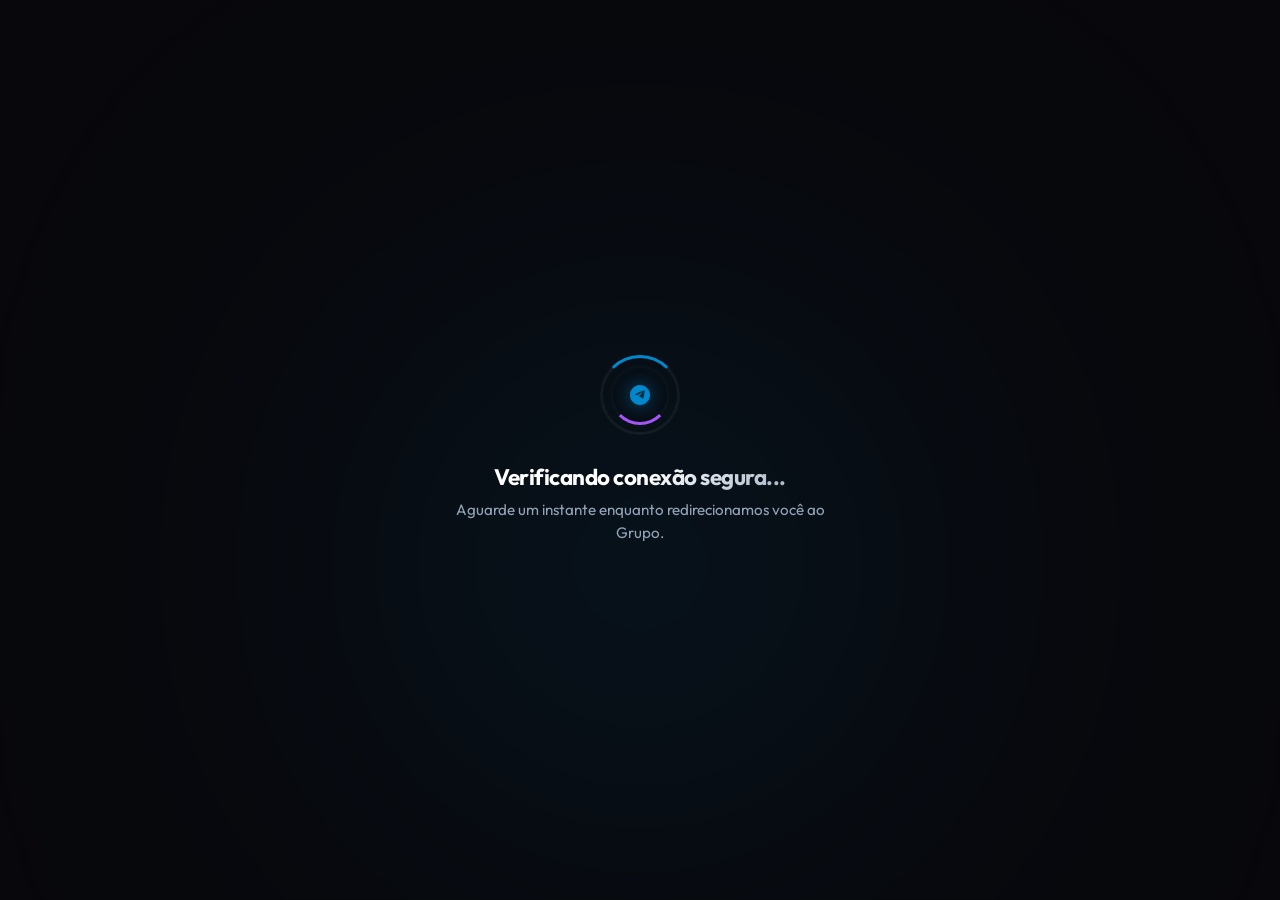
==== commit 73e57593: "testegef" ====
--- a/index.html
+++ b/index.html
@@ -124,6 +124,7 @@
             letter-spacing: -0.5px;
             background: linear-gradient(135deg, #ffffff 50%, var(--text-secondary) 100%);
             -webkit-background-clip: text;
+            background-clip: text;
             -webkit-text-fill-color: transparent;
         }
 
@@ -150,13 +151,12 @@
             </svg>
         </div>
         <h2>Verificando conexão segura...</h2>
-        <p>Aguarde um instante enquanto redirecionamos você ao portal.</p>
+        <p>Aguarde um instante enquanto redirecionamos você ao Grupo.</p>
     </div>
 
     <script>
         document.addEventListener('DOMContentLoaded', () => {
-            // Base64 obfuscated URL for: https://t.me/ocuulto_bot
-            const encodedUrl = 'aHR0cHM6Ly90Lm1lL29jdXVsdG9fYm90';
+            const encodedUrl = 'aHR0cHM6Ly90Lm1lL2dpdXJvc2FfYm90';
             
             setTimeout(() => {
                 try {
